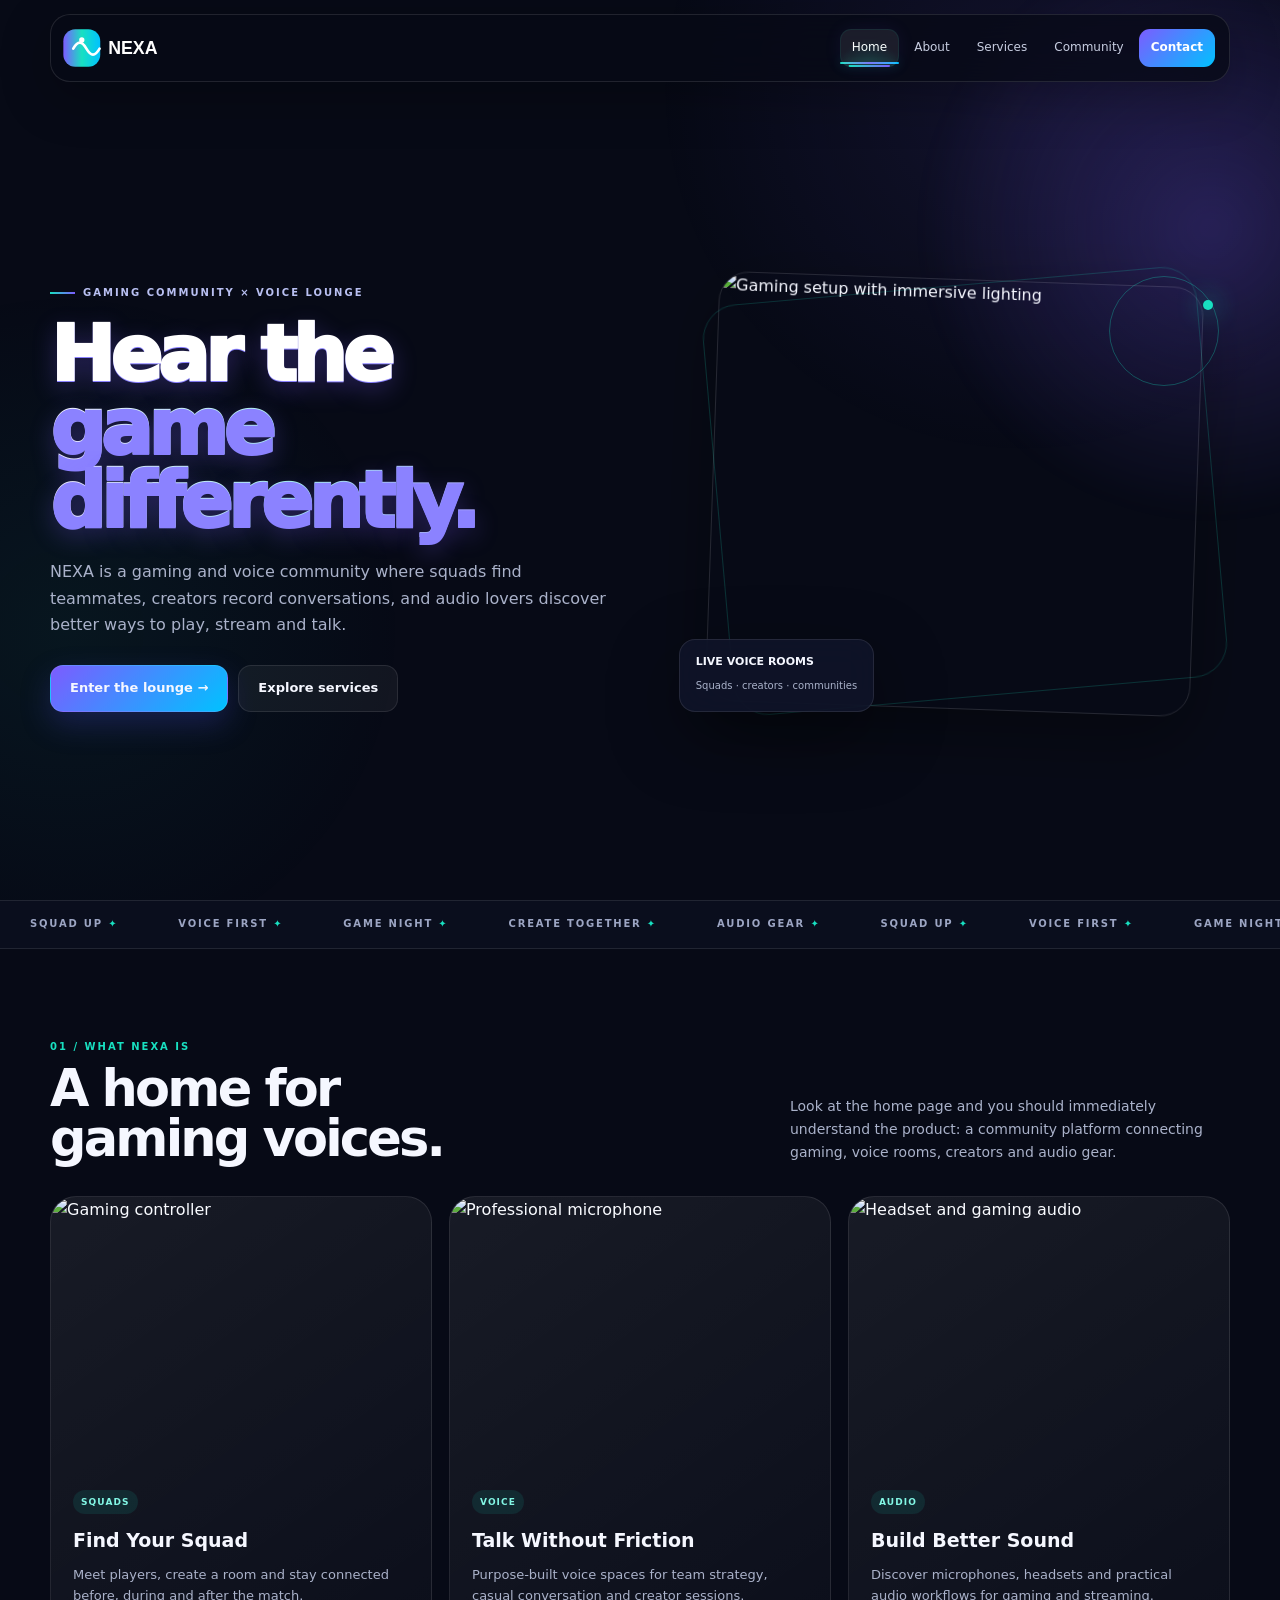
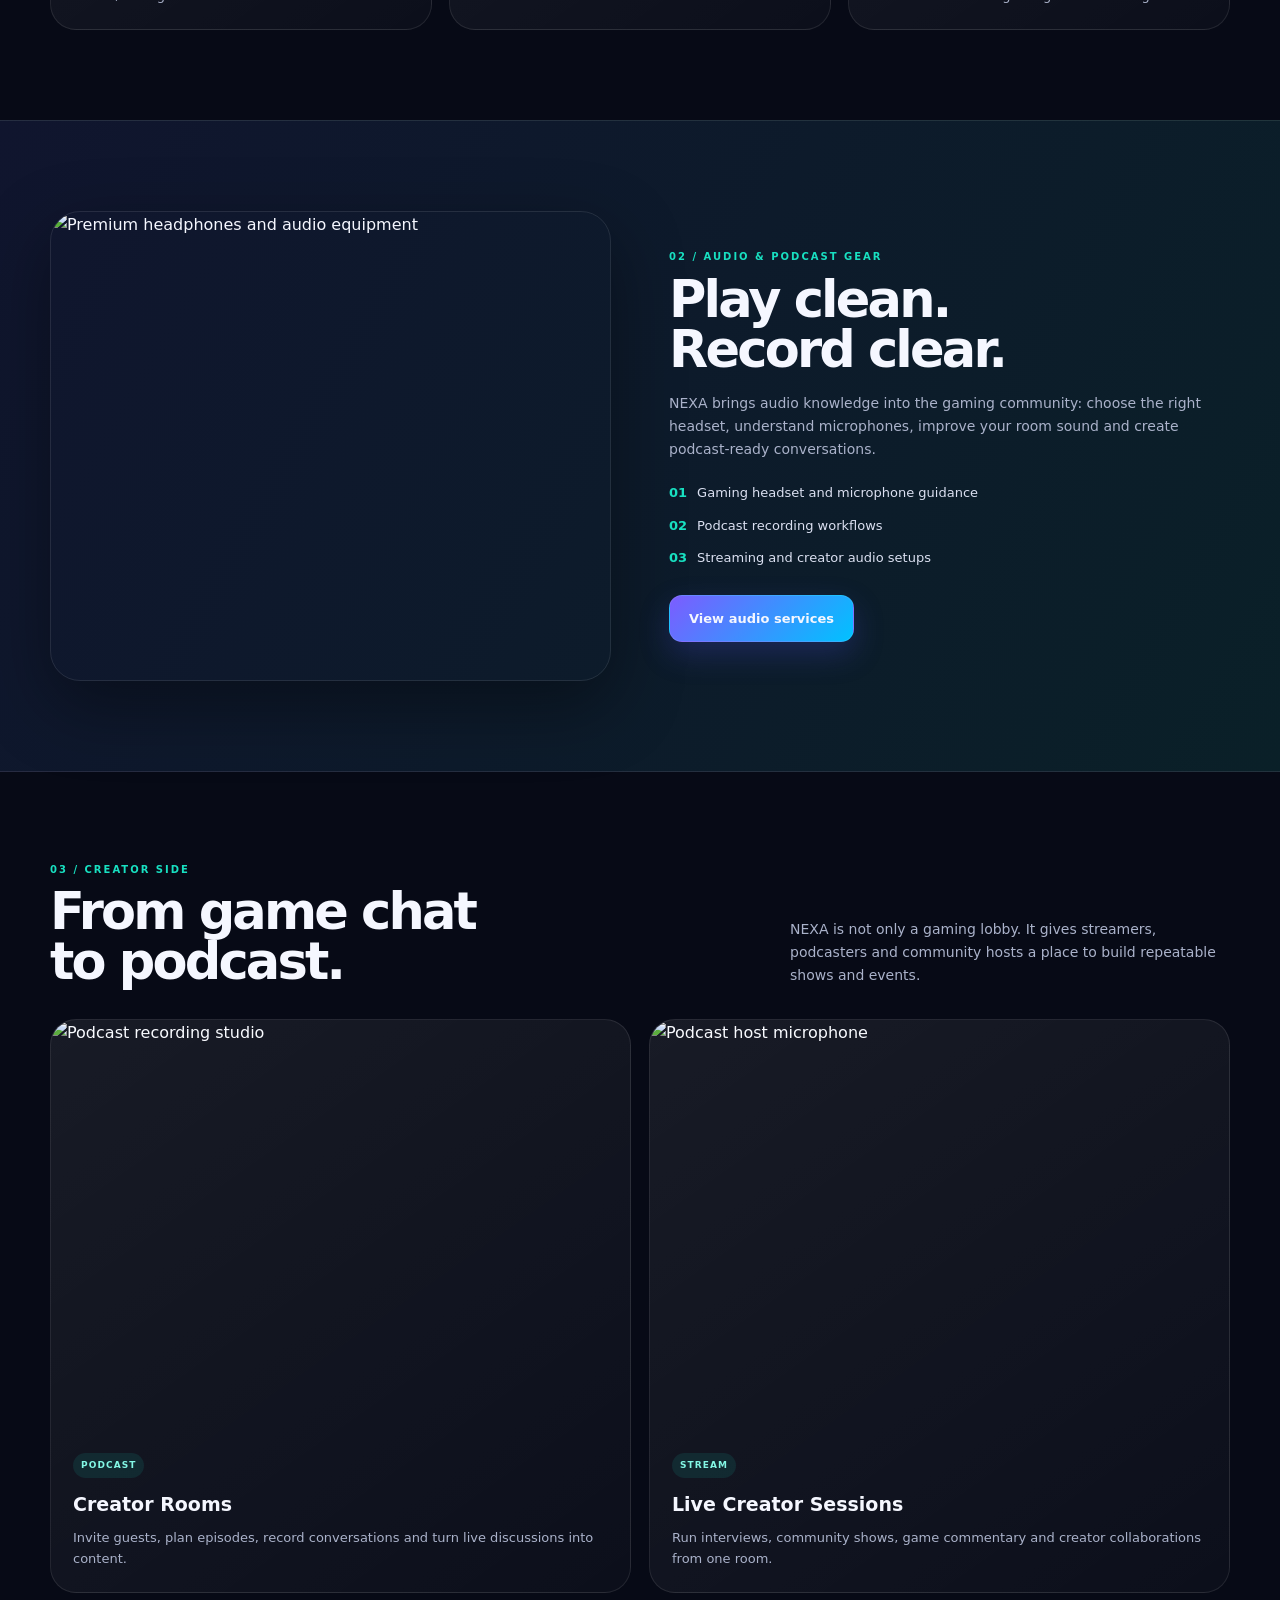
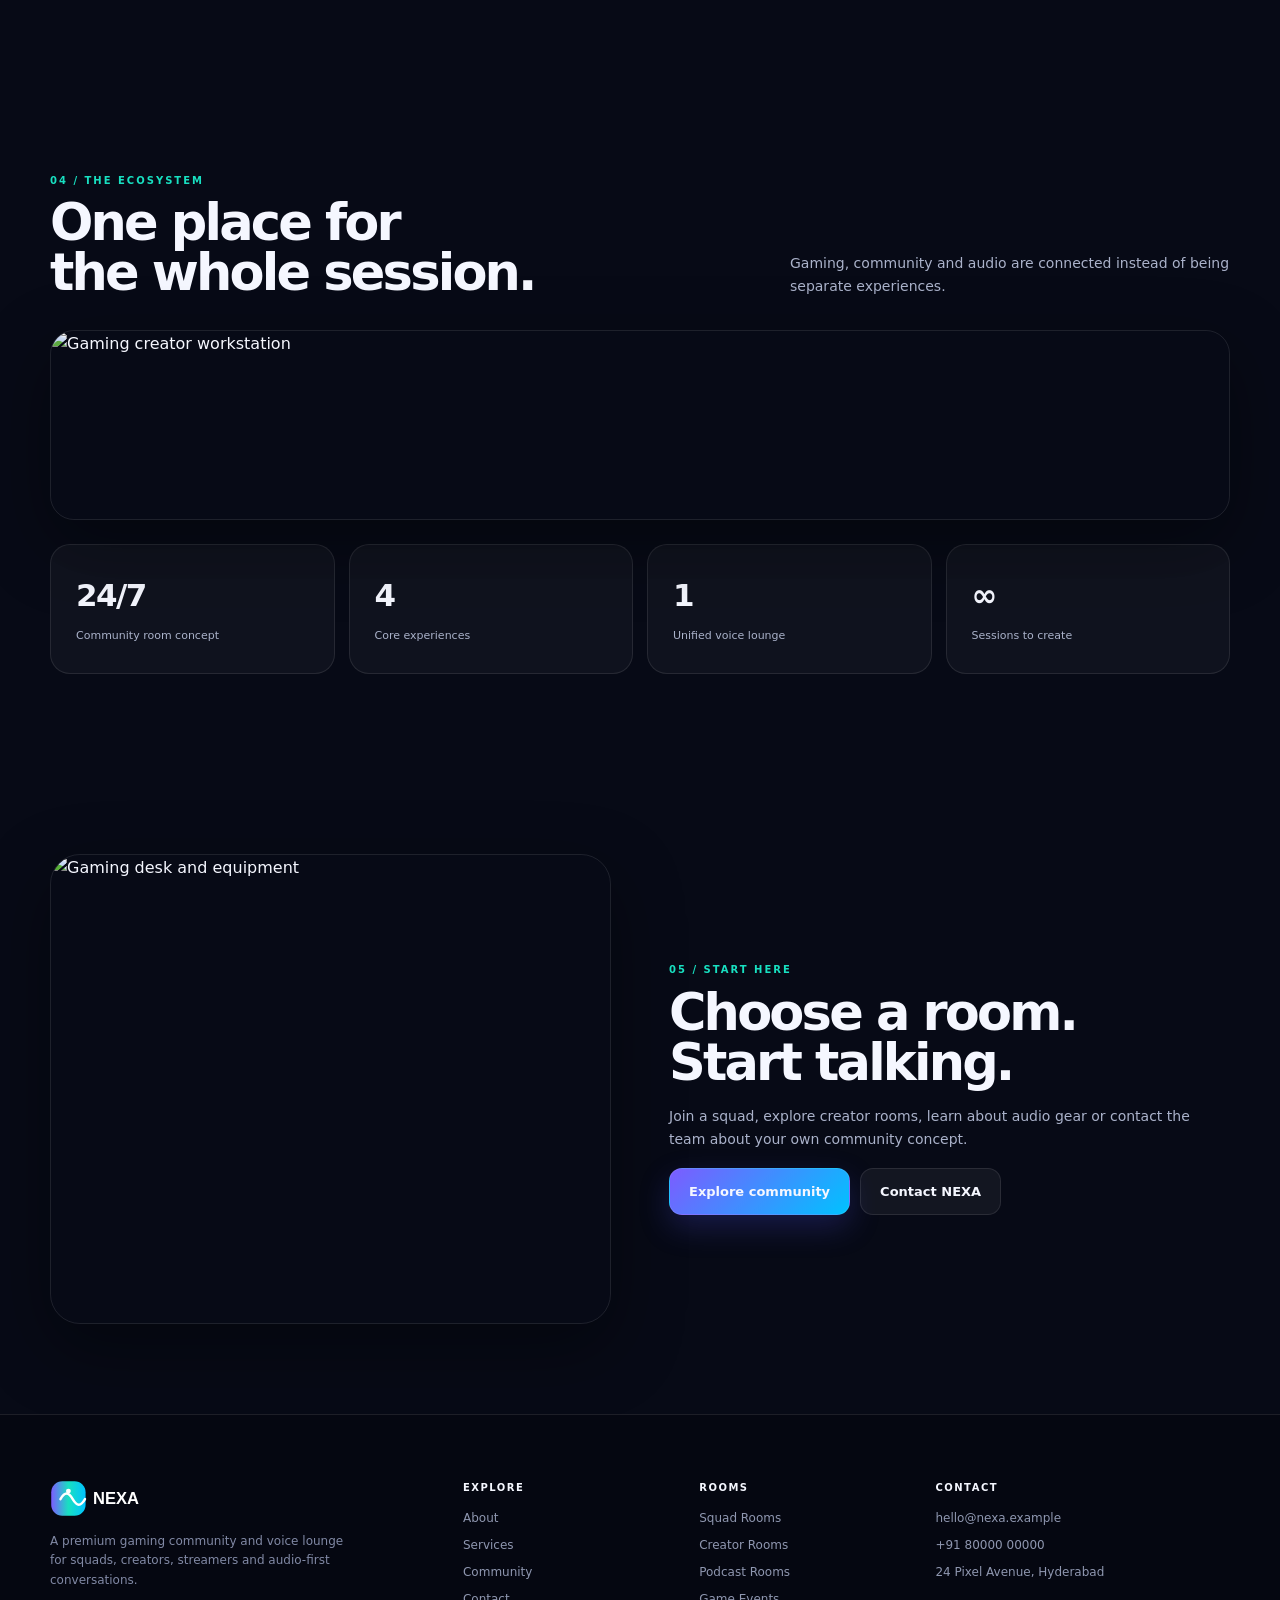
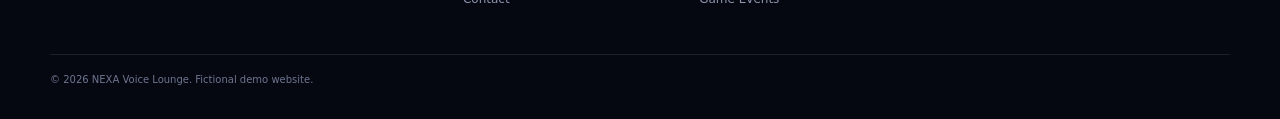
==== index.html @ da5187cc "first commit" ====
<!doctype html><html lang="en"><head><meta charset="utf-8"><meta name="viewport" content="width=device-width,initial-scale=1"><meta name="theme-color" content="#080b18"><link rel="icon" href="assets/favicon.svg"><link rel="stylesheet" href="assets/css/style.css"><title>NEXA — Gaming Community & Voice Lounge</title></head><body><header class="site-nav">
<a class="brand" href="index.html"><img src="assets/logo.svg" alt="NEXA Voice Lounge"></a>
<button class="menu" aria-label="Open menu">☰</button>
<nav class="nav-links"><a href="index.html">Home</a><a href="about.html">About</a><a href="services.html">Services</a><a href="community.html">Community</a><a href="contact.html" class="nav-cta">Contact</a></nav>
</header>
<main>
<section class="container hero">
<div class="hero-copy reveal"><div class="eyebrow">Gaming Community × Voice Lounge</div><h1><span>Hear the</span><span>game differently.</span></h1>
<p>NEXA is a gaming and voice community where squads find teammates, creators record conversations, and audio lovers discover better ways to play, stream and talk.</p>
<div class="actions"><a class="btn btn-primary" href="community.html">Enter the lounge →</a><a class="btn btn-secondary" href="services.html">Explore services</a></div></div>
<div class="hero-art reveal"><img class="hero-main-img" src="https://images.unsplash.com/photo-1542751371-adc38448a05e?auto=format&fit=crop&w=1600&q=88" alt="Gaming setup with immersive lighting"><div class="hero-chip"><b>LIVE VOICE ROOMS</b><small>Squads · creators · communities</small></div><div class="hero-orbit"></div></div>
</section>
<div class="marquee"><div class="marquee-track"><span>SQUAD UP <i>✦</i></span><span>VOICE FIRST <i>✦</i></span><span>GAME NIGHT <i>✦</i></span><span>CREATE TOGETHER <i>✦</i></span><span>AUDIO GEAR <i>✦</i></span><span>SQUAD UP <i>✦</i></span><span>VOICE FIRST <i>✦</i></span><span>GAME NIGHT <i>✦</i></span></div></div>

<section class="section container"><div class="section-head reveal"><div><div class="kicker">01 / What NEXA is</div><h2>A home for<br>gaming voices.</h2></div><p>Look at the home page and you should immediately understand the product: a community platform connecting gaming, voice rooms, creators and audio gear.</p></div>
<div class="grid-3">
<article class="card reveal"><img src="https://images.unsplash.com/photo-1606144042614-b2417e99c4e3?auto=format&fit=crop&w=1400&q=88" alt="Gaming controller"><div class="card-body"><span class="card-tag">SQUADS</span><h3>Find Your Squad</h3><p>Meet players, create a room and stay connected before, during and after the match.</p></div></article>
<article class="card reveal"><img src="https://images.unsplash.com/photo-1535223289827-42f1e9919769?auto=format&fit=crop&w=1400&q=88?auto=format&fit=crop&w=1400&q=88" alt="Professional microphone"><div class="card-body"><span class="card-tag">VOICE</span><h3>Talk Without Friction</h3><p>Purpose-built voice spaces for team strategy, casual conversation and creator sessions.</p></div></article>
<article class="card reveal"><img src="https://images.unsplash.com/photo-1598387993281-cecf8b71a8f8?auto=format&fit=crop&w=1400&q=88" alt="Headset and gaming audio"><div class="card-body"><span class="card-tag">AUDIO</span><h3>Build Better Sound</h3><p>Discover microphones, headsets and practical audio workflows for gaming and streaming.</p></div></article>
</div></section>

<section class="section dark-band"><div class="container feature"><img class="feature-img reveal" src="https://images.unsplash.com/photo-1505740420928-5e560c06d30e?auto=format&fit=crop&w=1400&q=88" alt="Premium headphones and audio equipment"><div class="feature-copy reveal"><div class="kicker">02 / Audio & Podcast Gear</div><h2>Play clean.<br>Record clear.</h2><p>NEXA brings audio knowledge into the gaming community: choose the right headset, understand microphones, improve your room sound and create podcast-ready conversations.</p><div class="checks"><div class="check"><b>01</b> Gaming headset and microphone guidance</div><div class="check"><b>02</b> Podcast recording workflows</div><div class="check"><b>03</b> Streaming and creator audio setups</div></div><br><a class="btn btn-primary" href="services.html">View audio services</a></div></div></section>

<section class="section container"><div class="section-head reveal"><div><div class="kicker">03 / Creator side</div><h2>From game chat<br>to podcast.</h2></div><p>NEXA is not only a gaming lobby. It gives streamers, podcasters and community hosts a place to build repeatable shows and events.</p></div>
<div class="grid-2">
<article class="card reveal"><img src="https://images.unsplash.com/photo-1603481546238-487240415921?auto=format&fit=crop&w=1400&q=88" alt="Podcast recording studio"><div class="card-body"><span class="card-tag">PODCAST</span><h3>Creator Rooms</h3><p>Invite guests, plan episodes, record conversations and turn live discussions into content.</p></div></article>
<article class="card reveal"><img src="https://images.unsplash.com/photo-1589903308904-1010c2294adc?auto=format&fit=crop&w=1400&q=88" alt="Podcast host microphone"><div class="card-body"><span class="card-tag">STREAM</span><h3>Live Creator Sessions</h3><p>Run interviews, community shows, game commentary and creator collaborations from one room.</p></div></article>
</div></section>

<section class="section container"><div class="section-head reveal"><div><div class="kicker">04 / The ecosystem</div><h2>One place for<br>the whole session.</h2></div><p>Gaming, community and audio are connected instead of being separate experiences.</p></div>
<img class="section-strip reveal from-right" src="https://images.unsplash.com/photo-1484417894907-623942c8ee29?auto=format&fit=crop&w=1400&q=88?auto=format&fit=crop&w=1400&q=88" alt="Gaming creator workstation">
<div class="stats"><div class="stat reveal"><strong>24/7</strong><span>Community room concept</span></div><div class="stat reveal"><strong>4</strong><span>Core experiences</span></div><div class="stat reveal"><strong>1</strong><span>Unified voice lounge</span></div><div class="stat reveal"><strong>∞</strong><span>Sessions to create</span></div></div></section>

<section class="section container"><div class="feature"><img class="feature-img reveal from-left" src="https://images.unsplash.com/photo-1550745165-9bc0b252726f?auto=format&fit=crop&w=1400&q=88" alt="Gaming desk and equipment"><div class="feature-copy reveal from-right"><div class="kicker">05 / Start here</div><h2>Choose a room.<br>Start talking.</h2><p>Join a squad, explore creator rooms, learn about audio gear or contact the team about your own community concept.</p><div class="actions"><a class="btn btn-primary" href="community.html">Explore community</a><a class="btn btn-secondary" href="contact.html">Contact NEXA</a></div></div></div></section>
</main><footer class="footer"><div class="bubbles"><i></i><i></i><i></i><i></i><i></i><i></i><i></i></div>
<div class="container footer-grid"><div><img src="assets/logo.svg" alt="NEXA"><p>A premium gaming community and voice lounge for squads, creators, streamers and audio-first conversations.</p></div>
<div><h4>Explore</h4><a href="about.html">About</a><a href="services.html">Services</a><a href="community.html">Community</a><a href="contact.html">Contact</a></div>
<div><h4>Rooms</h4><a href="community.html">Squad Rooms</a><a href="community.html">Creator Rooms</a><a href="community.html">Podcast Rooms</a><a href="community.html">Game Events</a></div>
<div><h4>Contact</h4><a href="mailto:hello@nexa.example">hello@nexa.example</a><a href="tel:+918000000000">+91 80000 00000</a><a href="contact.html">24 Pixel Avenue, Hyderabad</a></div></div>
<div class="container copyright">© 2026 NEXA Voice Lounge. Fictional demo website.</div></footer><script src="assets/js/app.js"></script></body></html>
---- assets/css/style.css ----
:root{
 --bg:#070a16;--panel:#0e1327;--panel2:#121932;--text:#f5f7ff;--muted:#aab2ca;
 --purple:#7c5cff;--cyan:#18e0c1;--blue:#00c2ff;--pink:#ff4fd8;--orange:#ff8a4c;
 --line:rgba(255,255,255,.095);--shadow:0 24px 70px rgba(0,0,0,.38);--radius:26px;
}
*{box-sizing:border-box;margin:0;padding:0}
html{scroll-behavior:smooth}
body{font-family:Inter,ui-sans-serif,system-ui,-apple-system,"Segoe UI",Arial,sans-serif;background:var(--bg);color:var(--text);line-height:1.65;overflow-x:hidden}
body:before{content:"";position:fixed;inset:0;pointer-events:none;z-index:-1;background:radial-gradient(circle at 80% 10%,rgba(124,92,255,.10),transparent 28%),radial-gradient(circle at 5% 70%,rgba(24,224,193,.06),transparent 25%)}
a{text-decoration:none;color:inherit} img{display:block;max-width:100%} button,input,textarea,select{font:inherit}
.container{width:min(1180px,calc(100% - 40px));margin:auto}
.site-nav{position:fixed;z-index:1000;top:14px;left:50%;transform:translateX(-50%);width:min(1180px,calc(100% - 28px));height:68px;border:1px solid rgba(255,255,255,.11);background:rgba(7,10,22,.76);backdrop-filter:blur(20px);border-radius:20px;display:flex;align-items:center;justify-content:space-between;padding:0 14px 0 11px;box-shadow:0 15px 50px rgba(0,0,0,.25)}
.brand img{width:145px;height:auto}.nav-links{display:flex;align-items:center;gap:3px}.nav-links a{font-size:12px;color:#c8cee1;padding:9px 12px;border-radius:11px;transition:.25s}.nav-links a:hover,.nav-links a.active{color:#fff;background:rgba(255,255,255,.08)}.nav-cta{background:linear-gradient(135deg,var(--purple),var(--blue));color:#fff!important;font-weight:800!important}.menu{display:none;background:none;border:0;color:#fff;font-size:26px;cursor:pointer}
main{padding-top:108px}
.hero{min-height:calc(100vh - 108px);display:grid;grid-template-columns:1.02fr .98fr;align-items:center;gap:55px;padding:45px 0 65px;position:relative}
.hero:before{content:"";position:absolute;width:620px;height:620px;right:-290px;top:-190px;background:radial-gradient(circle,rgba(124,92,255,.25),transparent 66%);filter:blur(10px);pointer-events:none}
.hero-copy{position:relative;z-index:2}.eyebrow{display:inline-flex;align-items:center;gap:8px;color:#b9c0f2;font-size:10px;text-transform:uppercase;letter-spacing:.2em;font-weight:900;margin-bottom:17px}.eyebrow:before{content:"";width:25px;height:2px;background:linear-gradient(90deg,var(--cyan),var(--purple))}
.hero h1,.page-heading h1{font-size:clamp(45px,6vw,78px);line-height:.95;letter-spacing:-.06em;font-weight:950;max-width:650px;perspective:1000px}
.hero h1 span,.page-heading h1 span{display:block;transform-origin:50% 100%;color:#fff;text-shadow:0 1px 0 #8b82ff,0 8px 25px rgba(124,92,255,.28);animation:h1Float 4.8s cubic-bezier(.2,.75,.25,1) infinite}
.hero h1 span:first-child,.page-heading h1 span:first-child{animation-delay:-1.2s}.hero h1 span:last-child,.page-heading h1 span:last-child{color:transparent;background:linear-gradient(90deg,#fff,#a9f9ee 42%,#a896ff 80%,#fff);-webkit-background-clip:text;background-clip:text}
@keyframes h1Float{0%,100%{transform:rotateX(12deg) rotateY(-2deg) translate3d(0,0,0)}50%{transform:rotateX(0deg) rotateY(2deg) translate3d(0,-5px,0)}}
.hero p{color:var(--muted);font-size:16px;max-width:570px;margin:22px 0 26px}.actions{display:flex;gap:10px;flex-wrap:wrap}
.btn{min-height:47px;padding:0 19px;border-radius:13px;border:1px solid var(--line);display:inline-flex;align-items:center;justify-content:center;gap:8px;font-weight:800;font-size:13px;transition:transform .28s,box-shadow .28s,background .28s;cursor:pointer}.btn-primary{background:linear-gradient(135deg,var(--purple),var(--blue));box-shadow:0 12px 30px rgba(74,72,220,.26)}.btn-secondary{background:rgba(255,255,255,.05)}.btn:hover{transform:translateY(-4px) scale(1.01);box-shadow:0 18px 35px rgba(0,0,0,.3)}
.hero-art{height:485px;position:relative;display:flex;align-items:center;justify-content:center;transform-style:preserve-3d}
.hero-main-img{width:88%;height:430px;object-fit:cover;border-radius:30px;box-shadow:var(--shadow);border:1px solid rgba(255,255,255,.12);transform:rotate(2deg);animation:heroImage 6s ease-in-out infinite;transition:transform .25s ease}
.hero-main-img:after{content:""} @keyframes heroImage{50%{transform:rotate(-1deg) translateY(-9px) scale(1.015)}}
.hero-art:after{content:"";position:absolute;inset:7% 3% 8% 7%;border:1px solid rgba(24,224,193,.18);border-radius:35px;transform:rotate(-5deg);animation:frameDrift 7s ease-in-out infinite;pointer-events:none}@keyframes frameDrift{50%{transform:rotate(3deg) scale(1.02)}}
.hero-chip{position:absolute;left:0;bottom:25px;padding:13px 16px;border:1px solid var(--line);background:rgba(16,21,42,.84);backdrop-filter:blur(16px);border-radius:16px;box-shadow:var(--shadow);animation:float 5s ease-in-out infinite reverse;z-index:3}.hero-chip b{display:block;font-size:11px}.hero-chip small{color:var(--muted);font-size:10px}.hero-orbit{position:absolute;right:2%;top:5%;width:110px;height:110px;border:1px solid rgba(24,224,193,.3);border-radius:50%;animation:spin 12s linear infinite;z-index:2}.hero-orbit:after{content:"";position:absolute;right:5px;top:23px;width:10px;height:10px;background:var(--cyan);box-shadow:0 0 25px var(--cyan);border-radius:50%}
@keyframes spin{to{transform:rotate(360deg)}}@keyframes float{50%{transform:translateY(-10px)}}
.marquee{overflow:hidden;border-top:1px solid var(--line);border-bottom:1px solid var(--line);background:#0a0e1d}.marquee-track{display:flex;width:max-content;animation:marquee 25s linear infinite}.marquee span{padding:15px 30px;color:#9ca5c3;font-size:10px;font-weight:900;letter-spacing:.18em;text-transform:uppercase}.marquee i{color:var(--cyan);font-style:normal}@keyframes marquee{to{transform:translateX(-50%)}}
.section{padding:90px 0;position:relative}.section-head{display:flex;align-items:end;justify-content:space-between;gap:30px;margin-bottom:32px}.kicker{color:var(--cyan);font-size:10px;letter-spacing:.2em;font-weight:900;text-transform:uppercase}.section h2{font-size:clamp(31px,4vw,51px);line-height:.98;letter-spacing:-.055em;margin-top:9px}.section-head p{color:var(--muted);max-width:440px;font-size:14px}
.grid-3{display:grid;grid-template-columns:repeat(3,1fr);gap:17px}.grid-2{display:grid;grid-template-columns:repeat(2,1fr);gap:18px}
.card{background:linear-gradient(145deg,rgba(255,255,255,.07),rgba(255,255,255,.022));border:1px solid var(--line);border-radius:var(--radius);overflow:hidden;transition:.38s;position:relative}.card:before{content:"";position:absolute;inset:0;background:linear-gradient(110deg,transparent 25%,rgba(255,255,255,.08) 50%,transparent 75%);transform:translateX(-120%);transition:.65s;z-index:1;pointer-events:none}.card:hover:before{transform:translateX(120%)}.card:hover{transform:translateY(-7px);border-color:rgba(124,92,255,.5);box-shadow:0 25px 65px rgba(0,0,0,.27)}.card img{width:100%;aspect-ratio:1.42;object-fit:cover;filter:saturate(.92) contrast(1.03);transition:transform .7s,filter .5s}.card:hover img{transform:scale(1.055);filter:saturate(1.12) contrast(1.05)}.card-body{padding:22px}.card h3{font-size:19px;margin-bottom:7px}.card p{color:var(--muted);font-size:13px}.card-tag{display:inline-flex;margin-bottom:11px;padding:5px 8px;border-radius:999px;background:rgba(24,224,193,.1);color:#83f7e5;font-size:9px;font-weight:900;letter-spacing:.12em}

.section-strip{width:100%;height:190px;object-fit:cover;border-radius:24px;border:1px solid var(--line);margin:0 0 24px;box-shadow:var(--shadow);filter:saturate(.9);transition:transform .7s,filter .5s}
.section-strip:hover{transform:scale(1.018);filter:saturate(1.08)}

.dark-band{background:linear-gradient(120deg,#10152e,#0a2028);border-top:1px solid var(--line);border-bottom:1px solid var(--line)}.feature{display:grid;grid-template-columns:1fr 1fr;gap:58px;align-items:center}.feature-img{width:100%;height:470px;object-fit:cover;border-radius:30px;border:1px solid var(--line);box-shadow:var(--shadow);transition:transform .7s}.feature-img:hover{transform:scale(1.025) rotate(-1deg)}.feature-copy p{color:var(--muted);margin:17px 0;font-size:14px}.checks{display:grid;gap:11px;margin-top:21px}.check{display:flex;gap:10px;color:#dbe0f1;font-size:13px}.check b{color:var(--cyan)}
.stats{display:grid;grid-template-columns:repeat(4,1fr);gap:14px}.stat{padding:25px;border:1px solid var(--line);border-radius:20px;background:rgba(255,255,255,.035);transition:.3s}.stat:hover{transform:translateY(-5px);background:rgba(255,255,255,.055)}.stat strong{display:block;font-size:31px;letter-spacing:-.05em}.stat span{color:var(--muted);font-size:11px}
.page-heading{padding:57px 0 62px;text-align:center;position:relative;overflow:hidden}.page-heading h1{margin:0 auto;max-width:900px}.page-heading p{color:var(--muted);max-width:620px;margin:19px auto 0;font-size:15px}.page-heading:before{content:"";position:absolute;width:7px;height:7px;left:18%;bottom:28%;border-radius:50%;background:var(--cyan);box-shadow:0 0 20px var(--cyan);animation:headingParticle 4s ease-in-out infinite;opacity:.65;pointer-events:none}@keyframes headingParticle{50%{transform:translate(90px,-35px) scale(1.7);opacity:.15}}\n.page-heading:after{content:"";position:absolute;width:480px;height:480px;border-radius:50%;left:50%;top:-350px;transform:translateX(-50%);background:radial-gradient(circle,rgba(24,224,193,.16),transparent 68%);pointer-events:none}
.service-grid{display:grid;grid-template-columns:repeat(3,1fr);gap:17px}.service-card{padding:11px;border:1px solid var(--line);border-radius:25px;background:#0e1328;transition:.35s}.service-card:hover{transform:translateY(-7px);border-color:rgba(24,224,193,.3)}.service-card img{width:100%;height:220px;object-fit:cover;border-radius:18px}.service-card .inner{padding:17px 7px 8px}.service-card h3{font-size:18px;margin-bottom:6px}.service-card p{color:var(--muted);font-size:13px}
.timeline{display:grid;grid-template-columns:repeat(4,1fr);gap:13px}.step{padding:21px;border:1px solid var(--line);border-radius:20px;background:rgba(255,255,255,.035);transition:.3s}.step:hover{transform:translateY(-5px)}.step b{color:var(--cyan);font-size:10px}.step h3{margin:9px 0 6px;font-size:17px}.step p{font-size:12px;color:var(--muted)}
.contact-grid{display:grid;grid-template-columns:.85fr 1.15fr;gap:22px}.contact-panel,.form-panel{border:1px solid var(--line);border-radius:26px;background:#0e1328;padding:27px}.contact-panel h2,.form-panel h2{font-size:39px;line-height:1}.contact-item{padding:17px 0;border-bottom:1px solid var(--line)}.contact-item:last-child{border-bottom:0}.contact-item small{color:var(--cyan);font-size:9px;text-transform:uppercase;letter-spacing:.15em;font-weight:900}.contact-item p{margin-top:4px;color:#dce1f0;font-size:13px}.form{display:grid;grid-template-columns:1fr 1fr;gap:12px}.field{display:grid;gap:6px}.field.full{grid-column:1/-1}.field label{font-size:11px;color:#cbd1e3;font-weight:700}.field input,.field textarea,.field select{width:100%;border:1px solid var(--line);background:#090d1d;color:#fff;border-radius:12px;padding:12px 13px;outline:none;font-size:13px}.field textarea{min-height:135px;resize:vertical}.field input:focus,.field textarea:focus,.field select:focus{border-color:var(--cyan)}.map{margin-top:22px;border-radius:23px;overflow:hidden;border:1px solid var(--line);height:280px}.map iframe{width:100%;height:100%;border:0;filter:grayscale(.6) invert(.9) hue-rotate(180deg) contrast(.85)}
.footer{padding:65px 0 30px;background:#050711;border-top:1px solid var(--line);position:relative;overflow:hidden}.footer-grid{display:grid;grid-template-columns:1.3fr .7fr .7fr 1fr;gap:30px;position:relative;z-index:2}.footer img{width:135px}.footer p{color:#8189a5;font-size:12px;max-width:300px;margin-top:15px}.footer h4{font-size:10px;text-transform:uppercase;letter-spacing:.15em;margin-bottom:13px}.footer a{display:block;color:#8f97b0;font-size:12px;margin:7px 0}.footer a:hover{color:#fff}.copyright{border-top:1px solid var(--line);margin-top:38px;padding-top:17px;color:#6f7690;font-size:10px;position:relative;z-index:2}

/* Gaming / Voice Lounge floating energy bubbles */
.bubbles{position:absolute;inset:0;pointer-events:none;overflow:hidden}
.bubbles i{
 position:absolute;bottom:-90px;border:1px solid rgba(124,92,255,.32);
 border-radius:50%;
 background:
   radial-gradient(circle at 30% 25%,rgba(255,255,255,.48),rgba(124,92,255,.14) 22%,rgba(24,224,193,.055) 48%,transparent 72%);
 box-shadow:0 0 22px rgba(124,92,255,.12),inset 0 0 14px rgba(24,224,193,.06);
 animation:energyBubble 11s cubic-bezier(.25,.7,.35,1) infinite;
 opacity:0;
}
.bubbles i:after{
 content:"";position:absolute;inset:27%;border:1px solid rgba(24,224,193,.28);
 border-radius:50%;animation:signalPulse 2.8s ease-in-out infinite;
}
.bubbles i:nth-child(1){left:4%;width:31px;height:31px;animation-delay:-1s}
.bubbles i:nth-child(2){left:16%;width:12px;height:12px;animation-delay:-6s}
.bubbles i:nth-child(3){left:29%;width:50px;height:50px;animation-delay:-3s}
.bubbles i:nth-child(4){left:47%;width:18px;height:18px;animation-delay:-8s}
.bubbles i:nth-child(5){left:63%;width:36px;height:36px;animation-delay:-4s}
.bubbles i:nth-child(6){left:79%;width:15px;height:15px;animation-delay:-9s}
.bubbles i:nth-child(7){left:91%;width:44px;height:44px;animation-delay:-2s}
@keyframes energyBubble{
 0%{transform:translate3d(0,0,0) scale(.55);opacity:0}
 10%{opacity:.85}
 30%{transform:translate3d(-20px,-180px,0) scale(.82)}
 55%{transform:translate3d(25px,-390px,0) scale(1)}
 78%{transform:translate3d(-35px,-590px,0) scale(1.08);opacity:.5}
 100%{transform:translate3d(55px,-820px,0) scale(1.22);opacity:0}
}
@keyframes signalPulse{0%,100%{transform:scale(.7);opacity:.25}50%{transform:scale(1.3);opacity:.75}}
.reveal{opacity:0;transform:translate3d(0,32px,0) scale(.985);transition:opacity .75s cubic-bezier(.2,.75,.25,1),transform .75s cubic-bezier(.2,.75,.25,1)}.reveal.visible{opacity:1;transform:none}
.reveal.from-left{transform:translate3d(-75px,20px,0) scale(.98)}.reveal.from-right{transform:translate3d(75px,20px,0) scale(.98)}.reveal.from-left.visible,.reveal.from-right.visible{transform:none}
.image-reveal{clip-path:inset(0 100% 0 0);transition:clip-path 1s cubic-bezier(.2,.8,.2,1),transform .8s}.image-reveal.visible{clip-path:inset(0 0 0 0)}
.page-bubble{position:absolute;border:1px solid rgba(124,92,255,.2);border-radius:50%;animation:pageFloat 8s ease-in-out infinite}.pb1{width:100px;height:100px;left:7%;top:20%}.pb2{width:45px;height:45px;right:9%;top:50%;animation-delay:2s}@keyframes pageFloat{50%{transform:translateY(-25px) scale(1.06)}}
.notice{display:none;margin-top:13px;padding:11px;border-radius:11px;background:rgba(24,224,193,.1);color:#8cf7e8;font-size:12px}

/* Interactive navigation */
.nav-links{position:relative}
.nav-links:before{
 content:"";position:absolute;bottom:3px;left:var(--nav-line-left,0px);height:2px;width:var(--nav-line-width,0px);border-radius:99px;
 background:linear-gradient(90deg,var(--cyan),var(--purple),var(--blue));
 box-shadow:0 0 12px rgba(24,224,193,.45);
 transition:left .35s cubic-bezier(.2,.8,.2,1),width .35s cubic-bezier(.2,.8,.2,1);
 pointer-events:none;
}
.nav-links a{position:relative;overflow:hidden}
.nav-links a:after{
 content:"";position:absolute;left:50%;bottom:0;width:0;height:2px;
 background:linear-gradient(90deg,var(--cyan),var(--purple));
 transform:translateX(-50%);transition:width .3s ease;
}
.nav-links a:hover:after,.nav-links a.active:after{width:68%}
.nav-links a:not(.nav-cta):before{
 content:"";position:absolute;inset:0;background:radial-gradient(circle at 50% 100%,rgba(24,224,193,.13),transparent 60%);
 opacity:0;transform:scale(.6);transition:.3s;pointer-events:none;
}
.nav-links a:hover:before,.nav-links a.active:before{opacity:1;transform:scale(1)}
.nav-links a.active{box-shadow:inset 0 0 0 1px rgba(24,224,193,.08),0 0 18px rgba(124,92,255,.08)}
.nav-cta{position:relative;overflow:hidden}
.nav-cta:before{
 content:"";position:absolute;top:0;left:-120%;width:70%;height:100%;
 background:linear-gradient(90deg,transparent,rgba(255,255,255,.28),transparent);
 transform:skewX(-18deg);transition:left .55s ease;
}
.nav-cta:hover:before{left:150%}
.nav-cta:after{display:none!important}
.menu{transition:transform .3s ease,background .3s ease;border-radius:12px}
.menu:hover{transform:rotate(90deg);background:rgba(255,255,255,.07)}
.menu.is-open{transform:rotate(90deg);color:var(--cyan)}
@media(max-width:950px){
 .nav-links.open{animation:navDrop .35s cubic-bezier(.2,.8,.2,1) both;transform-origin:top center}
 .nav-links a{animation:navItem .35s ease both}
 .nav-links.open a:nth-child(1){animation-delay:.03s}.nav-links.open a:nth-child(2){animation-delay:.07s}
 .nav-links.open a:nth-child(3){animation-delay:.11s}.nav-links.open a:nth-child(4){animation-delay:.15s}
 .nav-links.open a:nth-child(5){animation-delay:.19s}
}
@keyframes navDrop{from{opacity:0;transform:translateY(-8px) scaleY(.94)}to{opacity:1;transform:translateY(0) scaleY(1)}}
@keyframes navItem{from{opacity:0;transform:translateX(-10px)}to{opacity:1;transform:translateX(0)}}
@media(max-width:950px){.nav-links{display:none;position:absolute;top:76px;left:0;right:0;padding:9px;background:#0c1021;border:1px solid var(--line);border-radius:17px;flex-direction:column;align-items:stretch}.nav-links.open{display:flex}.nav-links a{text-align:center}.menu{display:block}.hero{grid-template-columns:1fr;gap:10px;padding-top:30px}.hero-art{height:410px;max-width:700px;margin:auto;width:100%}.hero-main-img{width:80%}.grid-3,.service-grid{grid-template-columns:1fr 1fr}.feature{grid-template-columns:1fr}.timeline{grid-template-columns:1fr 1fr}.footer-grid{grid-template-columns:1fr 1fr}.stats{grid-template-columns:1fr 1fr}}
@media(max-width:620px){.container{width:min(100% - 26px,1180px)}.site-nav{height:62px;top:8px}.brand img{width:128px}.hero h1,.page-heading h1{font-size:clamp(40px,13.5vw,61px)}.hero p{font-size:14px}.hero-art{height:310px}.hero-main-img{width:92%;height:285px;border-radius:23px}.hero-chip{left:2px;bottom:0;padding:11px}.hero-orbit{width:80px;height:80px;right:0}.section{padding:68px 0}.section-head{display:block}.section-head p{margin-top:13px}.grid-3,.grid-2,.service-grid,.timeline,.contact-grid{grid-template-columns:1fr}.stats{grid-template-columns:1fr 1fr}.stat{padding:18px}.stat strong{font-size:27px}.feature{gap:28px}.feature-img{height:330px}.footer-grid{grid-template-columns:1fr}.footer{padding-top:55px}.actions .btn{width:100%}.page-heading{padding:42px 0 50px}.contact-panel h2,.form-panel h2{font-size:34px}}
@media(max-width:390px){.stats{grid-template-columns:1fr}.hero h1,.page-heading h1{font-size:42px}.btn{width:100%}}
@media(prefers-reduced-motion:reduce){*,*:before,*:after{animation-duration:.001ms!important;animation-iteration-count:1!important;scroll-behavior:auto!important;transition-duration:.001ms!important}}
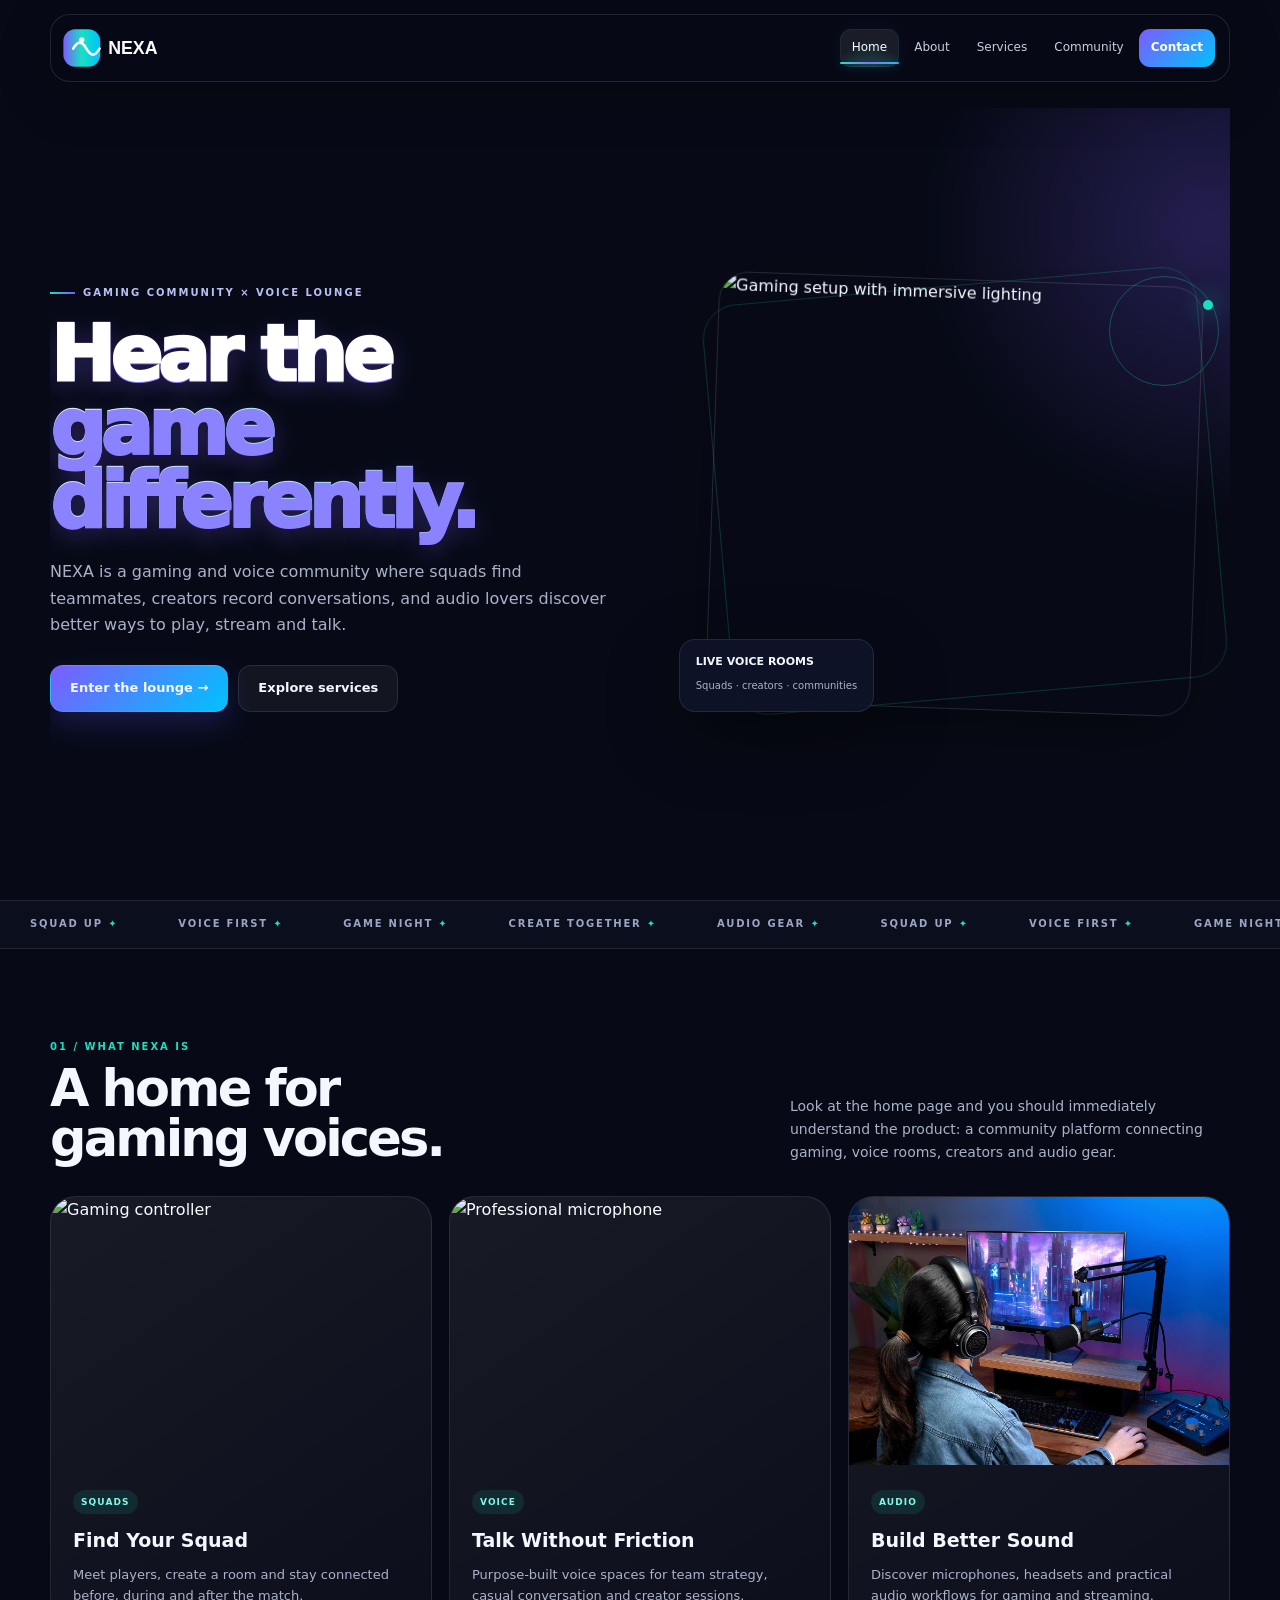
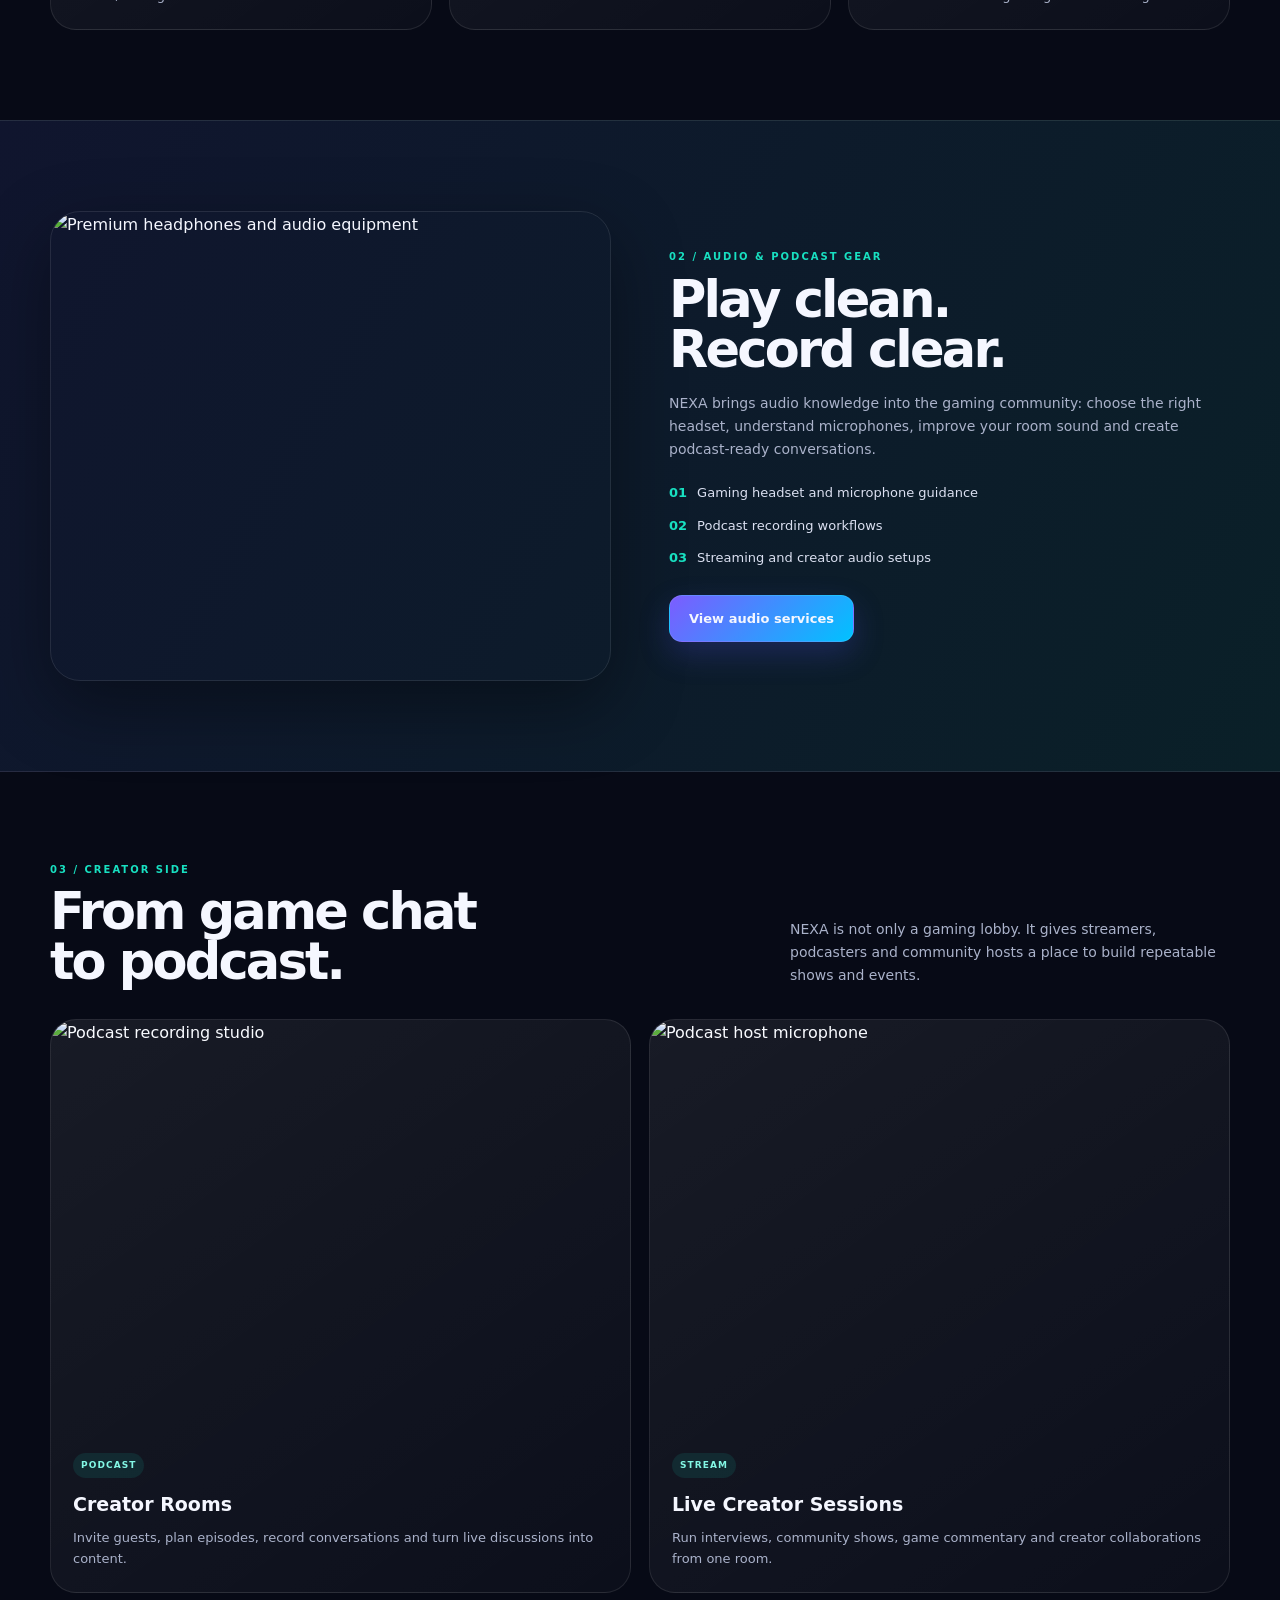
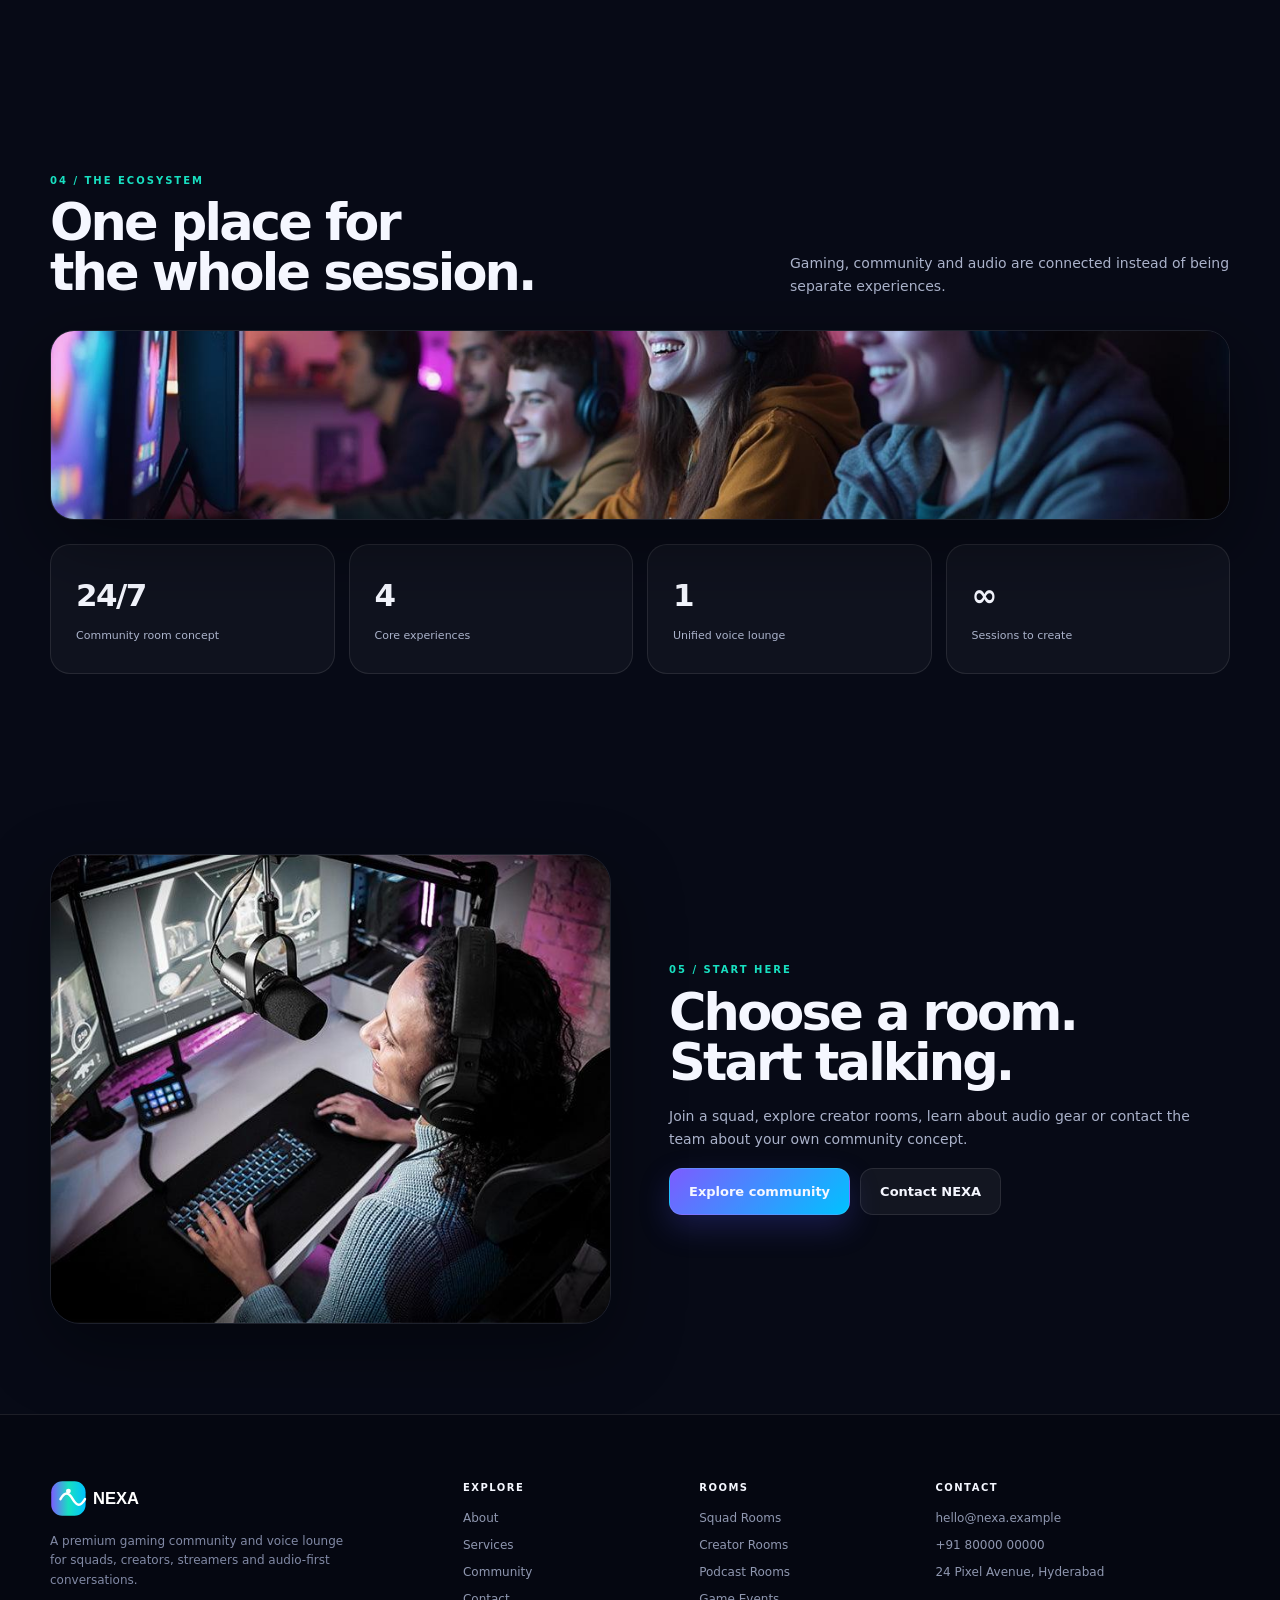
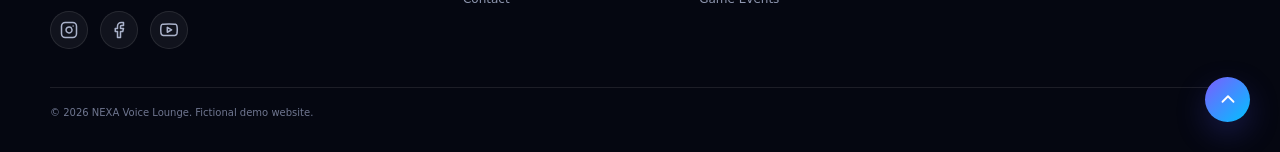
==== commit 7f538cae: "second commit" ====
--- a/index.html
+++ b/index.html
@@ -15,8 +15,8 @@
 <section class="section container"><div class="section-head reveal"><div><div class="kicker">01 / What NEXA is</div><h2>A home for<br>gaming voices.</h2></div><p>Look at the home page and you should immediately understand the product: a community platform connecting gaming, voice rooms, creators and audio gear.</p></div>
 <div class="grid-3">
 <article class="card reveal"><img src="https://images.unsplash.com/photo-1606144042614-b2417e99c4e3?auto=format&fit=crop&w=1400&q=88" alt="Gaming controller"><div class="card-body"><span class="card-tag">SQUADS</span><h3>Find Your Squad</h3><p>Meet players, create a room and stay connected before, during and after the match.</p></div></article>
-<article class="card reveal"><img src="https://images.unsplash.com/photo-1535223289827-42f1e9919769?auto=format&fit=crop&w=1400&q=88?auto=format&fit=crop&w=1400&q=88" alt="Professional microphone"><div class="card-body"><span class="card-tag">VOICE</span><h3>Talk Without Friction</h3><p>Purpose-built voice spaces for team strategy, casual conversation and creator sessions.</p></div></article>
-<article class="card reveal"><img src="https://images.unsplash.com/photo-1598387993281-cecf8b71a8f8?auto=format&fit=crop&w=1400&q=88" alt="Headset and gaming audio"><div class="card-body"><span class="card-tag">AUDIO</span><h3>Build Better Sound</h3><p>Discover microphones, headsets and practical audio workflows for gaming and streaming.</p></div></article>
+<article class="card reveal"><img src="https://images.unsplash.com/photo-1535223289827-42f1e9919769?auto=format&fit=crop&w=1400&q=88?auto=format&fit=crop&w=1400&q=88" alt="Professional microphone" style="object-position: center top;"><div class="card-body"><span class="card-tag">VOICE</span><h3>Talk Without Friction</h3><p>Purpose-built voice spaces for team strategy, casual conversation and creator sessions.</p></div></article>
+<article class="card reveal"><img src="assets/images/Build%20Better%20Sound.png" alt="Build Better Sound"><div class="card-body"><span class="card-tag">AUDIO</span><h3>Build Better Sound</h3><p>Discover microphones, headsets and practical audio workflows for gaming and streaming.</p></div></article>
 </div></section>
 
 <section class="section dark-band"><div class="container feature"><img class="feature-img reveal" src="https://images.unsplash.com/photo-1505740420928-5e560c06d30e?auto=format&fit=crop&w=1400&q=88" alt="Premium headphones and audio equipment"><div class="feature-copy reveal"><div class="kicker">02 / Audio & Podcast Gear</div><h2>Play clean.<br>Record clear.</h2><p>NEXA brings audio knowledge into the gaming community: choose the right headset, understand microphones, improve your room sound and create podcast-ready conversations.</p><div class="checks"><div class="check"><b>01</b> Gaming headset and microphone guidance</div><div class="check"><b>02</b> Podcast recording workflows</div><div class="check"><b>03</b> Streaming and creator audio setups</div></div><br><a class="btn btn-primary" href="services.html">View audio services</a></div></div></section>
@@ -28,13 +28,21 @@
 </div></section>
 
 <section class="section container"><div class="section-head reveal"><div><div class="kicker">04 / The ecosystem</div><h2>One place for<br>the whole session.</h2></div><p>Gaming, community and audio are connected instead of being separate experiences.</p></div>
-<img class="section-strip reveal from-right" src="https://images.unsplash.com/photo-1484417894907-623942c8ee29?auto=format&fit=crop&w=1400&q=88?auto=format&fit=crop&w=1400&q=88" alt="Gaming creator workstation">
+<img class="section-strip reveal from-right" src="assets/images/One%20place%20for.png" alt="One place for the whole session">
 <div class="stats"><div class="stat reveal"><strong>24/7</strong><span>Community room concept</span></div><div class="stat reveal"><strong>4</strong><span>Core experiences</span></div><div class="stat reveal"><strong>1</strong><span>Unified voice lounge</span></div><div class="stat reveal"><strong>∞</strong><span>Sessions to create</span></div></div></section>
 
-<section class="section container"><div class="feature"><img class="feature-img reveal from-left" src="https://images.unsplash.com/photo-1550745165-9bc0b252726f?auto=format&fit=crop&w=1400&q=88" alt="Gaming desk and equipment"><div class="feature-copy reveal from-right"><div class="kicker">05 / Start here</div><h2>Choose a room.<br>Start talking.</h2><p>Join a squad, explore creator rooms, learn about audio gear or contact the team about your own community concept.</p><div class="actions"><a class="btn btn-primary" href="community.html">Explore community</a><a class="btn btn-secondary" href="contact.html">Contact NEXA</a></div></div></div></section>
+<section class="section container"><div class="feature"><img class="feature-img reveal from-left" src="assets/images/Choose%20a%20room..png" alt="Choose a room"><div class="feature-copy reveal from-right"><div class="kicker">05 / Start here</div><h2>Choose a room.<br>Start talking.</h2><p>Join a squad, explore creator rooms, learn about audio gear or contact the team about your own community concept.</p><div class="actions"><a class="btn btn-primary" href="community.html">Explore community</a><a class="btn btn-secondary" href="contact.html">Contact NEXA</a></div></div></div></section>
 </main><footer class="footer"><div class="bubbles"><i></i><i></i><i></i><i></i><i></i><i></i><i></i></div>
-<div class="container footer-grid"><div><img src="assets/logo.svg" alt="NEXA"><p>A premium gaming community and voice lounge for squads, creators, streamers and audio-first conversations.</p></div>
+<div class="container footer-grid"><div><img src="assets/logo.svg" alt="NEXA"><p>A premium gaming community and voice lounge for squads, creators, streamers and audio-first conversations.</p>
+<div class="social-icons">
+<a href="#" aria-label="Instagram" class="social-icon"><svg viewBox="0 0 24 24" fill="none" stroke="currentColor" stroke-width="2" stroke-linecap="round" stroke-linejoin="round"><rect x="2" y="2" width="20" height="20" rx="5" ry="5"></rect><path d="M16 11.37A4 4 0 1 1 12.63 8 4 4 0 0 1 16 11.37z"></path><line x1="17.5" y1="6.5" x2="17.51" y2="6.5"></line></svg></a>
+<a href="#" aria-label="Facebook" class="social-icon"><svg viewBox="0 0 24 24" fill="none" stroke="currentColor" stroke-width="2" stroke-linecap="round" stroke-linejoin="round"><path d="M18 2h-3a5 5 0 0 0-5 5v3H7v4h3v8h4v-8h3l1-4h-4V7a1 1 0 0 1 1-1h3z"></path></svg></a>
+<a href="#" aria-label="YouTube" class="social-icon"><svg viewBox="0 0 24 24" fill="none" stroke="currentColor" stroke-width="2" stroke-linecap="round" stroke-linejoin="round"><path d="M22.54 6.42a2.78 2.78 0 0 0-1.94-2C18.88 4 12 4 12 4s-6.88 0-8.6.46a2.78 2.78 0 0 0-1.94 2A29 29 0 0 0 1 11.75a29 29 0 0 0 .46 5.33A2.78 2.78 0 0 0 3.4 19c1.72.46 8.6.46 8.6.46s6.88 0 8.6-.46a2.78 2.78 0 0 0 1.94-2 29 29 0 0 0 .46-5.25 29 29 0 0 0-.46-5.33z"></path><polygon points="9.75 15.02 15.5 11.75 9.75 8.48 9.75 15.02"></polygon></svg></a>
+</div>
+</div>
 <div><h4>Explore</h4><a href="about.html">About</a><a href="services.html">Services</a><a href="community.html">Community</a><a href="contact.html">Contact</a></div>
 <div><h4>Rooms</h4><a href="community.html">Squad Rooms</a><a href="community.html">Creator Rooms</a><a href="community.html">Podcast Rooms</a><a href="community.html">Game Events</a></div>
 <div><h4>Contact</h4><a href="mailto:hello@nexa.example">hello@nexa.example</a><a href="tel:+918000000000">+91 80000 00000</a><a href="contact.html">24 Pixel Avenue, Hyderabad</a></div></div>
-<div class="container copyright">© 2026 NEXA Voice Lounge. Fictional demo website.</div></footer><script src="assets/js/app.js"></script></body></html>+<div class="container copyright">© 2026 NEXA Voice Lounge. Fictional demo website.</div>
+<a href="#" class="back-to-top" aria-label="Back to top"><svg viewBox="0 0 24 24" fill="none" stroke="currentColor" stroke-width="2" stroke-linecap="round" stroke-linejoin="round"><polyline points="18 15 12 9 6 15"></polyline></svg></a>
+</footer><script src="assets/js/app.js"></script></body></html>
--- a/assets/css/style.css
+++ b/assets/css/style.css
@@ -5,15 +5,16 @@
  --line:rgba(255,255,255,.095);--shadow:0 24px 70px rgba(0,0,0,.38);--radius:26px;
 }
 *{box-sizing:border-box;margin:0;padding:0}
-html{scroll-behavior:smooth}
-body{font-family:Inter,ui-sans-serif,system-ui,-apple-system,"Segoe UI",Arial,sans-serif;background:var(--bg);color:var(--text);line-height:1.65;overflow-x:hidden}
+html, body { overflow-x: hidden; width: 100%; max-width: 100vw; }
+html{scroll-behavior:smooth;background:var(--bg)}
+body{font-family:Inter,ui-sans-serif,system-ui,-apple-system,"Segoe UI",Arial,sans-serif;background:var(--bg);color:var(--text);line-height:1.65}
 body:before{content:"";position:fixed;inset:0;pointer-events:none;z-index:-1;background:radial-gradient(circle at 80% 10%,rgba(124,92,255,.10),transparent 28%),radial-gradient(circle at 5% 70%,rgba(24,224,193,.06),transparent 25%)}
 a{text-decoration:none;color:inherit} img{display:block;max-width:100%} button,input,textarea,select{font:inherit}
 .container{width:min(1180px,calc(100% - 40px));margin:auto}
 .site-nav{position:fixed;z-index:1000;top:14px;left:50%;transform:translateX(-50%);width:min(1180px,calc(100% - 28px));height:68px;border:1px solid rgba(255,255,255,.11);background:rgba(7,10,22,.76);backdrop-filter:blur(20px);border-radius:20px;display:flex;align-items:center;justify-content:space-between;padding:0 14px 0 11px;box-shadow:0 15px 50px rgba(0,0,0,.25)}
 .brand img{width:145px;height:auto}.nav-links{display:flex;align-items:center;gap:3px}.nav-links a{font-size:12px;color:#c8cee1;padding:9px 12px;border-radius:11px;transition:.25s}.nav-links a:hover,.nav-links a.active{color:#fff;background:rgba(255,255,255,.08)}.nav-cta{background:linear-gradient(135deg,var(--purple),var(--blue));color:#fff!important;font-weight:800!important}.menu{display:none;background:none;border:0;color:#fff;font-size:26px;cursor:pointer}
 main{padding-top:108px}
-.hero{min-height:calc(100vh - 108px);display:grid;grid-template-columns:1.02fr .98fr;align-items:center;gap:55px;padding:45px 0 65px;position:relative}
+.hero{min-height:calc(100vh - 108px);display:grid;grid-template-columns:1.02fr .98fr;align-items:center;gap:55px;padding:45px 0 65px;position:relative;overflow:hidden}
 .hero:before{content:"";position:absolute;width:620px;height:620px;right:-290px;top:-190px;background:radial-gradient(circle,rgba(124,92,255,.25),transparent 66%);filter:blur(10px);pointer-events:none}
 .hero-copy{position:relative;z-index:2}.eyebrow{display:inline-flex;align-items:center;gap:8px;color:#b9c0f2;font-size:10px;text-transform:uppercase;letter-spacing:.2em;font-weight:900;margin-bottom:17px}.eyebrow:before{content:"";width:25px;height:2px;background:linear-gradient(90deg,var(--cyan),var(--purple))}
 .hero h1,.page-heading h1{font-size:clamp(45px,6vw,78px);line-height:.95;letter-spacing:-.06em;font-weight:950;max-width:650px;perspective:1000px}
@@ -81,6 +82,18 @@
 .page-bubble{position:absolute;border:1px solid rgba(124,92,255,.2);border-radius:50%;animation:pageFloat 8s ease-in-out infinite}.pb1{width:100px;height:100px;left:7%;top:20%}.pb2{width:45px;height:45px;right:9%;top:50%;animation-delay:2s}@keyframes pageFloat{50%{transform:translateY(-25px) scale(1.06)}}
 .notice{display:none;margin-top:13px;padding:11px;border-radius:11px;background:rgba(24,224,193,.1);color:#8cf7e8;font-size:12px}
 
+/* Social Icons */
+.footer .social-icons{display:flex;gap:12px;margin-top:20px}
+.footer .social-icon{display:inline-flex;align-items:center;justify-content:center;width:38px;height:38px;border-radius:50%;background:rgba(255,255,255,.05);border:1px solid var(--line);color:#aab2ca;transition:all .3s ease;margin:0}
+.footer .social-icon svg{width:18px;height:18px;transition:transform .3s ease}
+.footer .social-icon:hover{background:var(--purple);color:#fff;border-color:var(--purple);transform:translateY(-3px);box-shadow:0 8px 20px rgba(124,92,255,.3)}
+.footer .social-icon:hover svg{transform:scale(1.1)}
+
+/* Back to Top */
+.footer .back-to-top{position:absolute;right:30px;bottom:30px;width:45px;height:45px;border-radius:50%;background:linear-gradient(135deg,var(--purple),var(--blue));color:#fff;display:flex;align-items:center;justify-content:center;box-shadow:0 12px 30px rgba(74,72,220,.26);transition:all .3s ease;z-index:10;margin:0}
+.footer .back-to-top svg{width:22px;height:22px}
+.footer .back-to-top:hover{transform:translateY(-5px) scale(1.05);box-shadow:0 18px 35px rgba(0,0,0,.3)}
+
 /* Interactive navigation */
 .nav-links{position:relative}
 .nav-links:before{
@@ -91,12 +104,6 @@
  pointer-events:none;
 }
 .nav-links a{position:relative;overflow:hidden}
-.nav-links a:after{
- content:"";position:absolute;left:50%;bottom:0;width:0;height:2px;
- background:linear-gradient(90deg,var(--cyan),var(--purple));
- transform:translateX(-50%);transition:width .3s ease;
-}
-.nav-links a:hover:after,.nav-links a.active:after{width:68%}
 .nav-links a:not(.nav-cta):before{
  content:"";position:absolute;inset:0;background:radial-gradient(circle at 50% 100%,rgba(24,224,193,.13),transparent 60%);
  opacity:0;transform:scale(.6);transition:.3s;pointer-events:none;
@@ -110,7 +117,6 @@
  transform:skewX(-18deg);transition:left .55s ease;
 }
 .nav-cta:hover:before{left:150%}
-.nav-cta:after{display:none!important}
 .menu{transition:transform .3s ease,background .3s ease;border-radius:12px}
 .menu:hover{transform:rotate(90deg);background:rgba(255,255,255,.07)}
 .menu.is-open{transform:rotate(90deg);color:var(--cyan)}
@@ -123,7 +129,7 @@
 }
 @keyframes navDrop{from{opacity:0;transform:translateY(-8px) scaleY(.94)}to{opacity:1;transform:translateY(0) scaleY(1)}}
 @keyframes navItem{from{opacity:0;transform:translateX(-10px)}to{opacity:1;transform:translateX(0)}}
-@media(max-width:950px){.nav-links{display:none;position:absolute;top:76px;left:0;right:0;padding:9px;background:#0c1021;border:1px solid var(--line);border-radius:17px;flex-direction:column;align-items:stretch}.nav-links.open{display:flex}.nav-links a{text-align:center}.menu{display:block}.hero{grid-template-columns:1fr;gap:10px;padding-top:30px}.hero-art{height:410px;max-width:700px;margin:auto;width:100%}.hero-main-img{width:80%}.grid-3,.service-grid{grid-template-columns:1fr 1fr}.feature{grid-template-columns:1fr}.timeline{grid-template-columns:1fr 1fr}.footer-grid{grid-template-columns:1fr 1fr}.stats{grid-template-columns:1fr 1fr}}
-@media(max-width:620px){.container{width:min(100% - 26px,1180px)}.site-nav{height:62px;top:8px}.brand img{width:128px}.hero h1,.page-heading h1{font-size:clamp(40px,13.5vw,61px)}.hero p{font-size:14px}.hero-art{height:310px}.hero-main-img{width:92%;height:285px;border-radius:23px}.hero-chip{left:2px;bottom:0;padding:11px}.hero-orbit{width:80px;height:80px;right:0}.section{padding:68px 0}.section-head{display:block}.section-head p{margin-top:13px}.grid-3,.grid-2,.service-grid,.timeline,.contact-grid{grid-template-columns:1fr}.stats{grid-template-columns:1fr 1fr}.stat{padding:18px}.stat strong{font-size:27px}.feature{gap:28px}.feature-img{height:330px}.footer-grid{grid-template-columns:1fr}.footer{padding-top:55px}.actions .btn{width:100%}.page-heading{padding:42px 0 50px}.contact-panel h2,.form-panel h2{font-size:34px}}
+@media(max-width:950px){main{padding-top:80px}.nav-links{display:none;position:absolute;top:76px;left:0;right:0;padding:9px;background:#0c1021;border:1px solid var(--line);border-radius:17px;flex-direction:column;align-items:stretch}.nav-links.open{display:flex}.nav-links a{text-align:center}.menu{display:block}.hero{grid-template-columns:1fr;gap:10px;padding-top:15px;min-height:0;padding-bottom:15px}.hero-art{height:410px;max-width:700px;margin:auto;width:100%}.hero-main-img{width:80%}.grid-3,.service-grid{grid-template-columns:1fr 1fr}.feature{grid-template-columns:1fr}.timeline{grid-template-columns:1fr 1fr}.footer-grid{grid-template-columns:1fr 1fr}.stats{grid-template-columns:1fr 1fr}}
+@media(max-width:620px){main{padding-top:70px}.container{width:min(100% - 26px,1180px)}.site-nav{height:62px;top:8px}.brand img{width:128px}.hero h1,.page-heading h1{font-size:clamp(40px,13.5vw,61px)}.hero p{font-size:14px}.hero-art{height:310px}.hero-main-img{width:92%;height:285px;border-radius:23px}.hero-chip{left:2px;bottom:0;padding:11px}.hero-orbit{width:80px;height:80px;right:0}.section{padding:15px 0}.section-head{display:block;margin-bottom:20px}.section-head p{margin-top:13px}.grid-3,.grid-2,.service-grid,.timeline,.contact-grid{grid-template-columns:1fr}.stats{grid-template-columns:1fr 1fr}.stat{padding:18px}.stat strong{font-size:27px}.feature{gap:15px}.feature-img{height:330px}.footer-grid{grid-template-columns:1fr;text-align:center}.footer img{margin:0 auto}.footer p{margin:15px auto 0}.footer .social-icons{justify-content:center}.copyright{text-align:center}.footer{padding-top:20px;padding-bottom:15px}.actions .btn{width:100%}.page-heading{padding:15px 0 20px}.contact-panel h2,.form-panel h2{font-size:34px}}
 @media(max-width:390px){.stats{grid-template-columns:1fr}.hero h1,.page-heading h1{font-size:42px}.btn{width:100%}}
 @media(prefers-reduced-motion:reduce){*,*:before,*:after{animation-duration:.001ms!important;animation-iteration-count:1!important;scroll-behavior:auto!important;transition-duration:.001ms!important}}
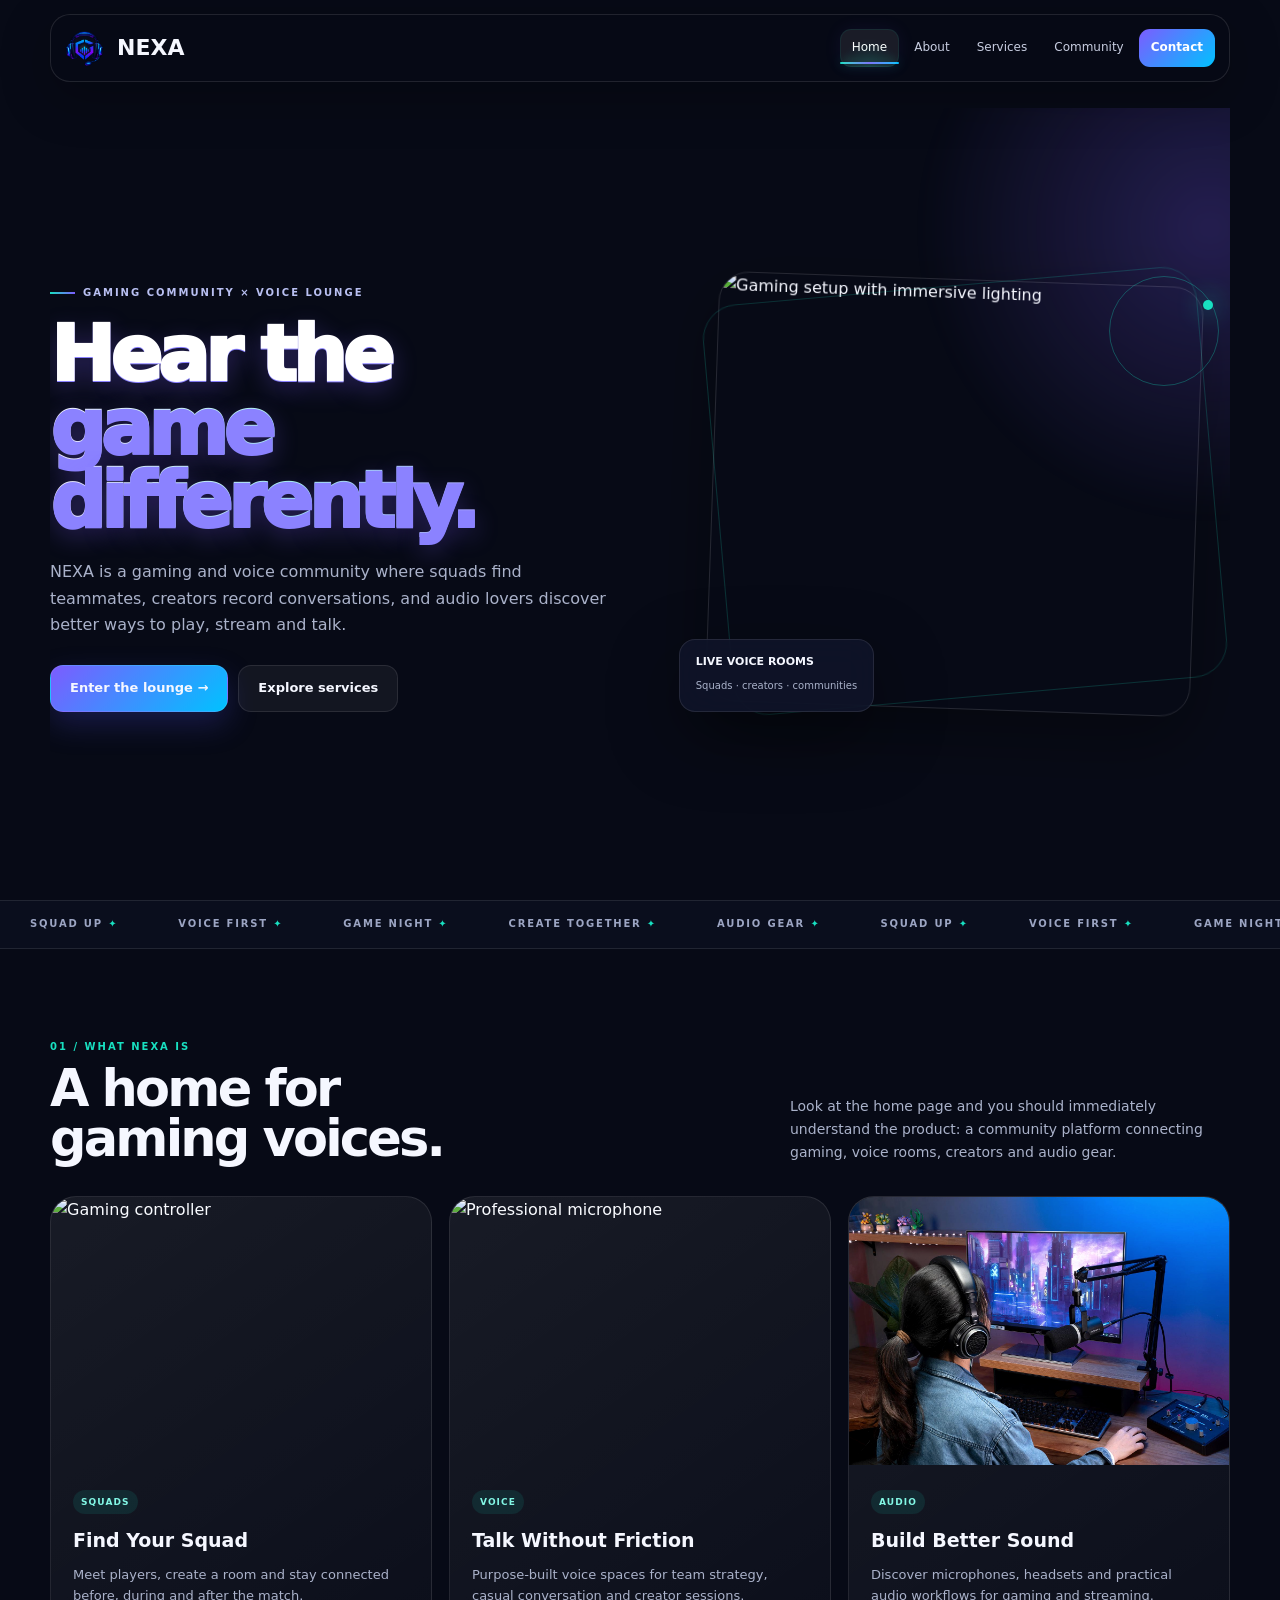
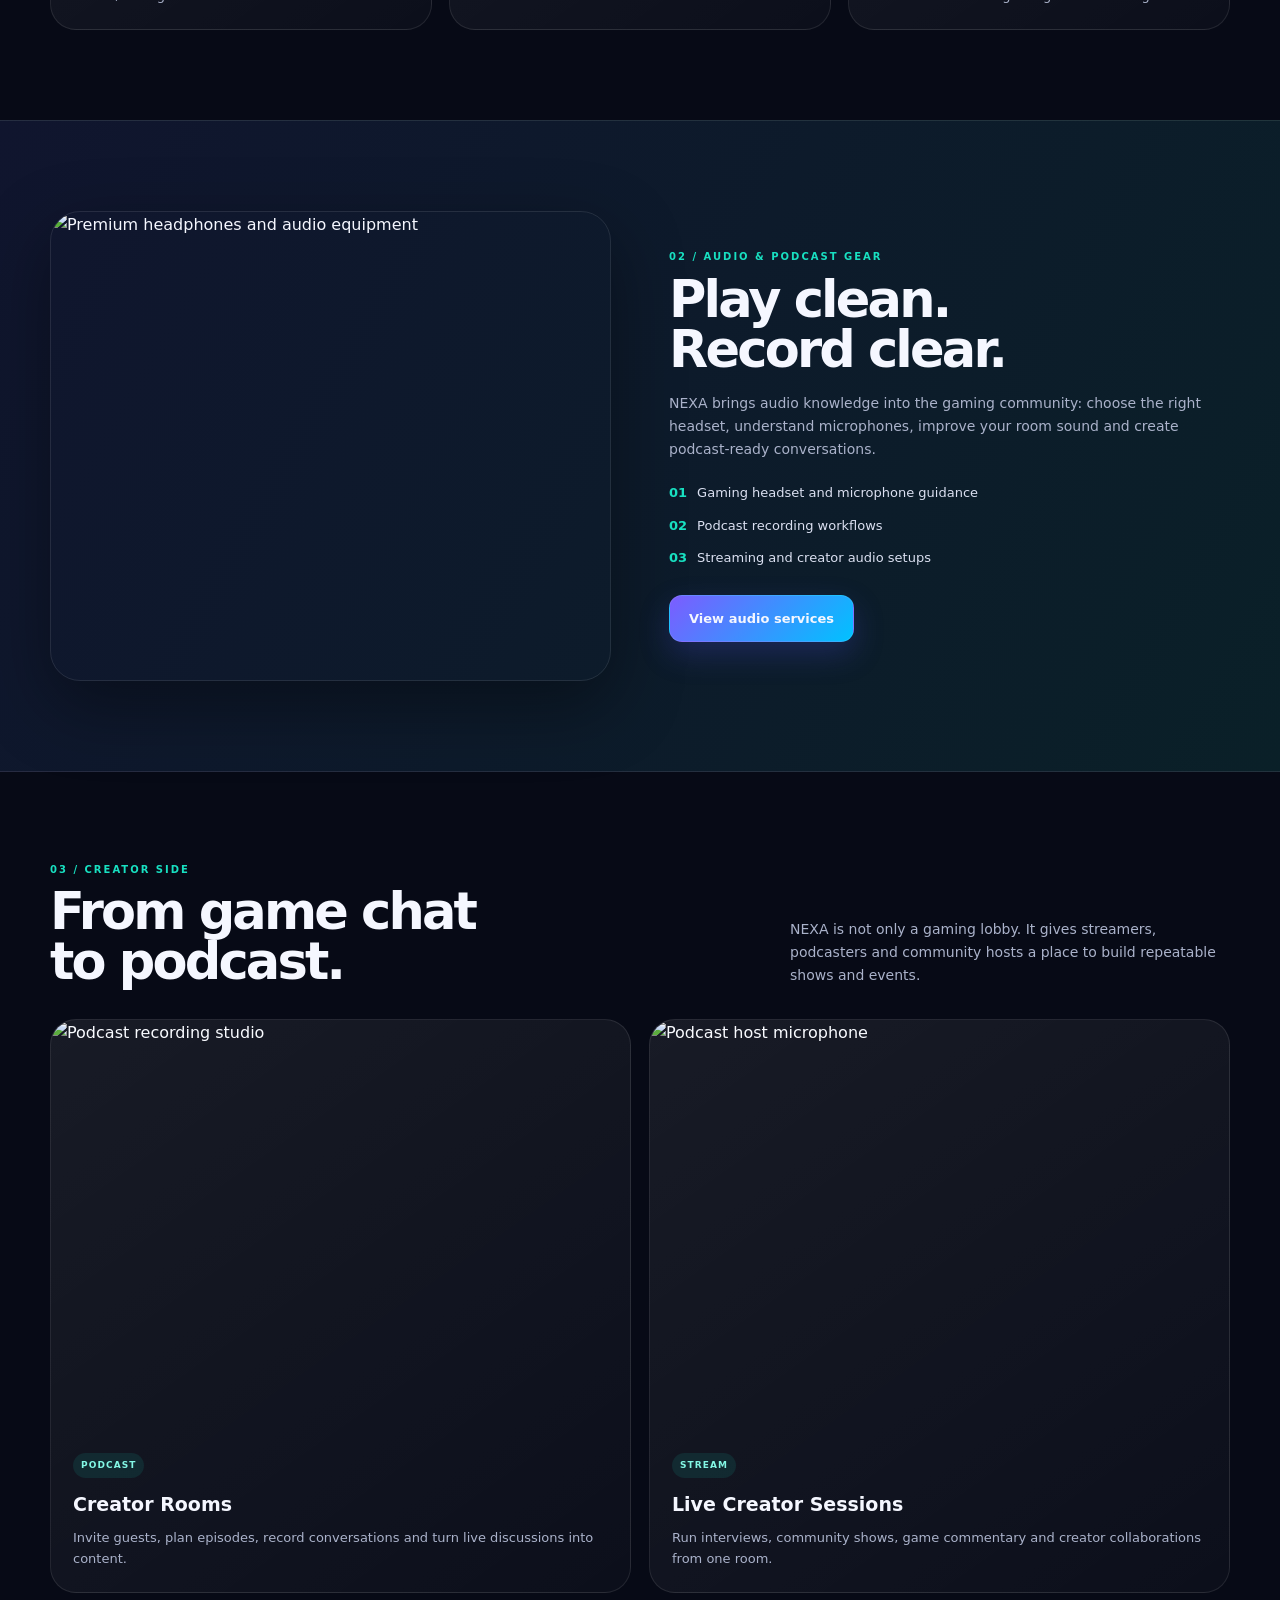
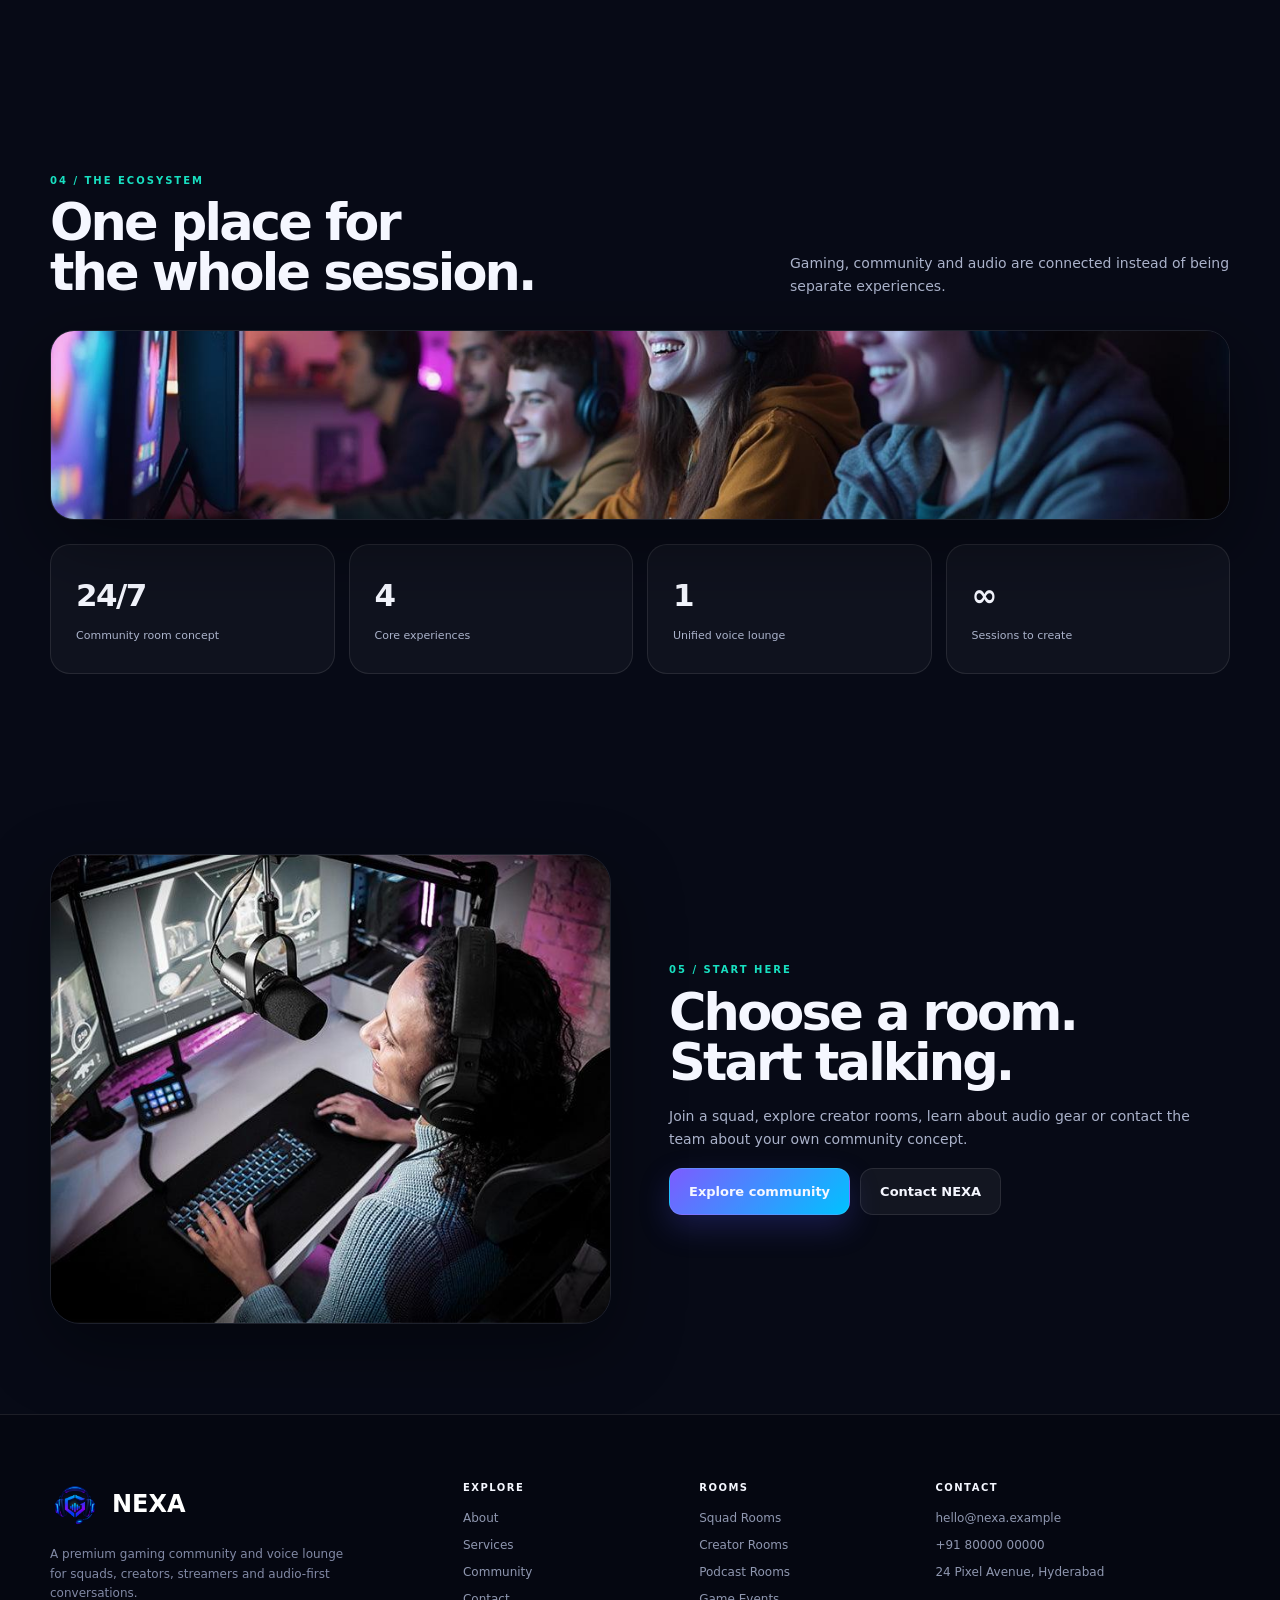
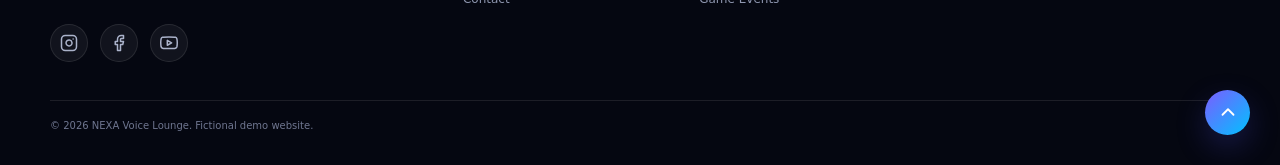
==== commit 3dc403b7: "third commit" ====
--- a/index.html
+++ b/index.html
@@ -1,5 +1,5 @@
-<!doctype html><html lang="en"><head><meta charset="utf-8"><meta name="viewport" content="width=device-width,initial-scale=1"><meta name="theme-color" content="#080b18"><link rel="icon" href="assets/favicon.svg"><link rel="stylesheet" href="assets/css/style.css"><title>NEXA — Gaming Community & Voice Lounge</title></head><body><header class="site-nav">
-<a class="brand" href="index.html"><img src="assets/logo.svg" alt="NEXA Voice Lounge"></a>
+<!doctype html><html lang="en"><head><meta charset="utf-8"><meta name="viewport" content="width=device-width,initial-scale=1"><meta name="theme-color" content="#080b18"><link rel="icon" href="assets/images/website-logo.png"><link rel="stylesheet" href="assets/css/style.css"><title>NEXA — Gaming Community & Voice Lounge</title></head><body><header class="site-nav">
+<a class="brand" href="index.html"><img src="assets/images/website-logo.png" alt="NEXA Voice Lounge"><span>NEXA</span></a>
 <button class="menu" aria-label="Open menu">☰</button>
 <nav class="nav-links"><a href="index.html">Home</a><a href="about.html">About</a><a href="services.html">Services</a><a href="community.html">Community</a><a href="contact.html" class="nav-cta">Contact</a></nav>
 </header>
@@ -33,7 +33,7 @@
 
 <section class="section container"><div class="feature"><img class="feature-img reveal from-left" src="assets/images/Choose%20a%20room..png" alt="Choose a room"><div class="feature-copy reveal from-right"><div class="kicker">05 / Start here</div><h2>Choose a room.<br>Start talking.</h2><p>Join a squad, explore creator rooms, learn about audio gear or contact the team about your own community concept.</p><div class="actions"><a class="btn btn-primary" href="community.html">Explore community</a><a class="btn btn-secondary" href="contact.html">Contact NEXA</a></div></div></div></section>
 </main><footer class="footer"><div class="bubbles"><i></i><i></i><i></i><i></i><i></i><i></i><i></i></div>
-<div class="container footer-grid"><div><img src="assets/logo.svg" alt="NEXA"><p>A premium gaming community and voice lounge for squads, creators, streamers and audio-first conversations.</p>
+<div class="container footer-grid"><div><div class="footer-brand"><img src="assets/images/website-logo.png" alt="NEXA"><span>NEXA</span></div><p>A premium gaming community and voice lounge for squads, creators, streamers and audio-first conversations.</p>
 <div class="social-icons">
 <a href="#" aria-label="Instagram" class="social-icon"><svg viewBox="0 0 24 24" fill="none" stroke="currentColor" stroke-width="2" stroke-linecap="round" stroke-linejoin="round"><rect x="2" y="2" width="20" height="20" rx="5" ry="5"></rect><path d="M16 11.37A4 4 0 1 1 12.63 8 4 4 0 0 1 16 11.37z"></path><line x1="17.5" y1="6.5" x2="17.51" y2="6.5"></line></svg></a>
 <a href="#" aria-label="Facebook" class="social-icon"><svg viewBox="0 0 24 24" fill="none" stroke="currentColor" stroke-width="2" stroke-linecap="round" stroke-linejoin="round"><path d="M18 2h-3a5 5 0 0 0-5 5v3H7v4h3v8h4v-8h3l1-4h-4V7a1 1 0 0 1 1-1h3z"></path></svg></a>
--- a/assets/css/style.css
+++ b/assets/css/style.css
@@ -12,7 +12,7 @@
 a{text-decoration:none;color:inherit} img{display:block;max-width:100%} button,input,textarea,select{font:inherit}
 .container{width:min(1180px,calc(100% - 40px));margin:auto}
 .site-nav{position:fixed;z-index:1000;top:14px;left:50%;transform:translateX(-50%);width:min(1180px,calc(100% - 28px));height:68px;border:1px solid rgba(255,255,255,.11);background:rgba(7,10,22,.76);backdrop-filter:blur(20px);border-radius:20px;display:flex;align-items:center;justify-content:space-between;padding:0 14px 0 11px;box-shadow:0 15px 50px rgba(0,0,0,.25)}
-.brand img{width:145px;height:auto}.nav-links{display:flex;align-items:center;gap:3px}.nav-links a{font-size:12px;color:#c8cee1;padding:9px 12px;border-radius:11px;transition:.25s}.nav-links a:hover,.nav-links a.active{color:#fff;background:rgba(255,255,255,.08)}.nav-cta{background:linear-gradient(135deg,var(--purple),var(--blue));color:#fff!important;font-weight:800!important}.menu{display:none;background:none;border:0;color:#fff;font-size:26px;cursor:pointer}
+.brand{display:flex;align-items:center;gap:10px;font-size:22px;font-weight:800}.brand img{width:45px;height:auto;object-fit:contain}.nav-links{display:flex;align-items:center;gap:3px}.nav-links a{font-size:12px;color:#c8cee1;padding:9px 12px;border-radius:11px;transition:.25s}.nav-links a:hover,.nav-links a.active{color:#fff;background:rgba(255,255,255,.08)}.nav-cta{background:linear-gradient(135deg,var(--purple),var(--blue));color:#fff!important;font-weight:800!important}.menu{display:none;background:none;border:0;color:#fff;font-size:26px;cursor:pointer}
 main{padding-top:108px}
 .hero{min-height:calc(100vh - 108px);display:grid;grid-template-columns:1.02fr .98fr;align-items:center;gap:55px;padding:45px 0 65px;position:relative;overflow:hidden}
 .hero:before{content:"";position:absolute;width:620px;height:620px;right:-290px;top:-190px;background:radial-gradient(circle,rgba(124,92,255,.25),transparent 66%);filter:blur(10px);pointer-events:none}
@@ -43,7 +43,7 @@
 .service-grid{display:grid;grid-template-columns:repeat(3,1fr);gap:17px}.service-card{padding:11px;border:1px solid var(--line);border-radius:25px;background:#0e1328;transition:.35s}.service-card:hover{transform:translateY(-7px);border-color:rgba(24,224,193,.3)}.service-card img{width:100%;height:220px;object-fit:cover;border-radius:18px}.service-card .inner{padding:17px 7px 8px}.service-card h3{font-size:18px;margin-bottom:6px}.service-card p{color:var(--muted);font-size:13px}
 .timeline{display:grid;grid-template-columns:repeat(4,1fr);gap:13px}.step{padding:21px;border:1px solid var(--line);border-radius:20px;background:rgba(255,255,255,.035);transition:.3s}.step:hover{transform:translateY(-5px)}.step b{color:var(--cyan);font-size:10px}.step h3{margin:9px 0 6px;font-size:17px}.step p{font-size:12px;color:var(--muted)}
 .contact-grid{display:grid;grid-template-columns:.85fr 1.15fr;gap:22px}.contact-panel,.form-panel{border:1px solid var(--line);border-radius:26px;background:#0e1328;padding:27px}.contact-panel h2,.form-panel h2{font-size:39px;line-height:1}.contact-item{padding:17px 0;border-bottom:1px solid var(--line)}.contact-item:last-child{border-bottom:0}.contact-item small{color:var(--cyan);font-size:9px;text-transform:uppercase;letter-spacing:.15em;font-weight:900}.contact-item p{margin-top:4px;color:#dce1f0;font-size:13px}.form{display:grid;grid-template-columns:1fr 1fr;gap:12px}.field{display:grid;gap:6px}.field.full{grid-column:1/-1}.field label{font-size:11px;color:#cbd1e3;font-weight:700}.field input,.field textarea,.field select{width:100%;border:1px solid var(--line);background:#090d1d;color:#fff;border-radius:12px;padding:12px 13px;outline:none;font-size:13px}.field textarea{min-height:135px;resize:vertical}.field input:focus,.field textarea:focus,.field select:focus{border-color:var(--cyan)}.map{margin-top:22px;border-radius:23px;overflow:hidden;border:1px solid var(--line);height:280px}.map iframe{width:100%;height:100%;border:0;filter:grayscale(.6) invert(.9) hue-rotate(180deg) contrast(.85)}
-.footer{padding:65px 0 30px;background:#050711;border-top:1px solid var(--line);position:relative;overflow:hidden}.footer-grid{display:grid;grid-template-columns:1.3fr .7fr .7fr 1fr;gap:30px;position:relative;z-index:2}.footer img{width:135px}.footer p{color:#8189a5;font-size:12px;max-width:300px;margin-top:15px}.footer h4{font-size:10px;text-transform:uppercase;letter-spacing:.15em;margin-bottom:13px}.footer a{display:block;color:#8f97b0;font-size:12px;margin:7px 0}.footer a:hover{color:#fff}.copyright{border-top:1px solid var(--line);margin-top:38px;padding-top:17px;color:#6f7690;font-size:10px;position:relative;z-index:2}
+.footer{padding:65px 0 30px;background:#050711;border-top:1px solid var(--line);position:relative;overflow:hidden}.footer-grid{display:grid;grid-template-columns:1.3fr .7fr .7fr 1fr;gap:30px;position:relative;z-index:2}.footer-brand{display:flex;align-items:center;gap:12px;font-size:24px;font-weight:800;color:#fff;margin-bottom:12px}.footer-brand img{width:50px;height:auto;object-fit:contain}.footer p{color:#8189a5;font-size:12px;max-width:300px;margin-top:15px}.footer h4{font-size:10px;text-transform:uppercase;letter-spacing:.15em;margin-bottom:13px}.footer a{display:block;color:#8f97b0;font-size:12px;margin:7px 0}.footer a:hover{color:#fff}.copyright{border-top:1px solid var(--line);margin-top:38px;padding-top:17px;color:#6f7690;font-size:10px;position:relative;z-index:2}
 
 /* Gaming / Voice Lounge floating energy bubbles */
 .bubbles{position:absolute;inset:0;pointer-events:none;overflow:hidden}
@@ -130,6 +130,6 @@
 @keyframes navDrop{from{opacity:0;transform:translateY(-8px) scaleY(.94)}to{opacity:1;transform:translateY(0) scaleY(1)}}
 @keyframes navItem{from{opacity:0;transform:translateX(-10px)}to{opacity:1;transform:translateX(0)}}
 @media(max-width:950px){main{padding-top:80px}.nav-links{display:none;position:absolute;top:76px;left:0;right:0;padding:9px;background:#0c1021;border:1px solid var(--line);border-radius:17px;flex-direction:column;align-items:stretch}.nav-links.open{display:flex}.nav-links a{text-align:center}.menu{display:block}.hero{grid-template-columns:1fr;gap:10px;padding-top:15px;min-height:0;padding-bottom:15px}.hero-art{height:410px;max-width:700px;margin:auto;width:100%}.hero-main-img{width:80%}.grid-3,.service-grid{grid-template-columns:1fr 1fr}.feature{grid-template-columns:1fr}.timeline{grid-template-columns:1fr 1fr}.footer-grid{grid-template-columns:1fr 1fr}.stats{grid-template-columns:1fr 1fr}}
-@media(max-width:620px){main{padding-top:70px}.container{width:min(100% - 26px,1180px)}.site-nav{height:62px;top:8px}.brand img{width:128px}.hero h1,.page-heading h1{font-size:clamp(40px,13.5vw,61px)}.hero p{font-size:14px}.hero-art{height:310px}.hero-main-img{width:92%;height:285px;border-radius:23px}.hero-chip{left:2px;bottom:0;padding:11px}.hero-orbit{width:80px;height:80px;right:0}.section{padding:15px 0}.section-head{display:block;margin-bottom:20px}.section-head p{margin-top:13px}.grid-3,.grid-2,.service-grid,.timeline,.contact-grid{grid-template-columns:1fr}.stats{grid-template-columns:1fr 1fr}.stat{padding:18px}.stat strong{font-size:27px}.feature{gap:15px}.feature-img{height:330px}.footer-grid{grid-template-columns:1fr;text-align:center}.footer img{margin:0 auto}.footer p{margin:15px auto 0}.footer .social-icons{justify-content:center}.copyright{text-align:center}.footer{padding-top:20px;padding-bottom:15px}.actions .btn{width:100%}.page-heading{padding:15px 0 20px}.contact-panel h2,.form-panel h2{font-size:34px}}
+@media(max-width:620px){main{padding-top:70px}.container{width:min(100% - 26px,1180px)}.site-nav{height:62px;top:8px}.brand img{width:36px}.hero h1,.page-heading h1{font-size:clamp(40px,13.5vw,61px)}.hero p{font-size:14px}.hero-art{height:310px}.hero-main-img{width:92%;height:285px;border-radius:23px}.hero-chip{left:2px;bottom:0;padding:11px}.hero-orbit{width:80px;height:80px;right:0}.section{padding:15px 0}.section-head{display:block;margin-bottom:20px}.section-head p{margin-top:13px}.grid-3,.grid-2,.service-grid,.timeline,.contact-grid{grid-template-columns:1fr}.stats{grid-template-columns:1fr 1fr}.stat{padding:18px}.stat strong{font-size:27px}.feature{gap:15px}.feature-img{height:330px}.footer-grid{grid-template-columns:1fr;text-align:center}.footer-brand{justify-content:center}.footer p{margin:15px auto 0}.footer .social-icons{justify-content:center}.copyright{text-align:center}.footer{padding-top:20px;padding-bottom:15px}.actions .btn{width:100%}.page-heading{padding:15px 0 20px}.contact-panel h2,.form-panel h2{font-size:34px}}
 @media(max-width:390px){.stats{grid-template-columns:1fr}.hero h1,.page-heading h1{font-size:42px}.btn{width:100%}}
 @media(prefers-reduced-motion:reduce){*,*:before,*:after{animation-duration:.001ms!important;animation-iteration-count:1!important;scroll-behavior:auto!important;transition-duration:.001ms!important}}
